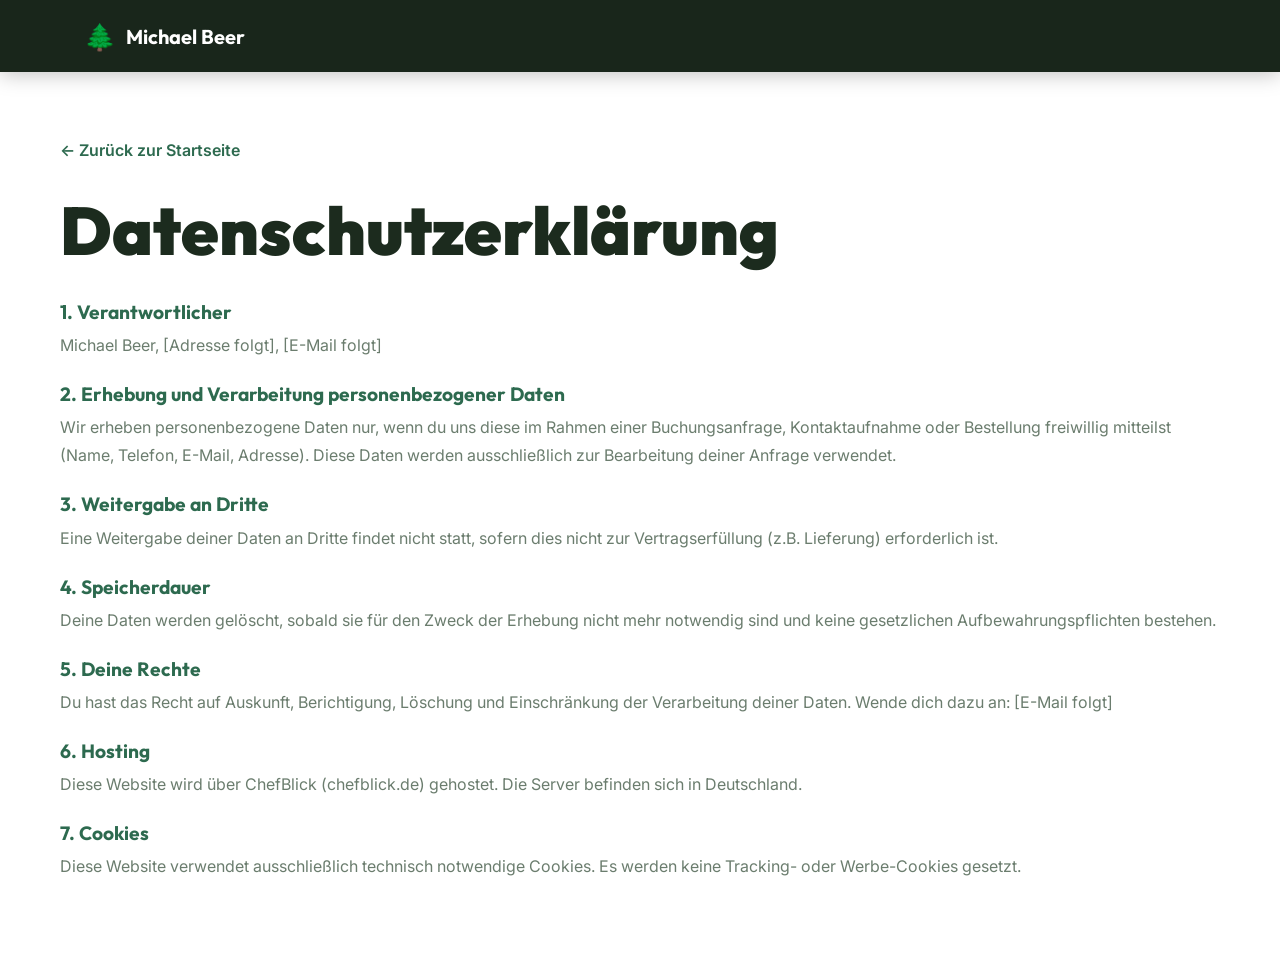
==== datenschutz.html @ 184f2324 "Initial commit: Website-Grundgerüst Michael Beer" ====
<!DOCTYPE html>
<html lang="de">
<head>
  <meta charset="UTF-8" />
  <meta name="viewport" content="width=device-width, initial-scale=1.0" />
  <title>Datenschutz – Michael Beer</title>
  <link href="https://fonts.googleapis.com/css2?family=Outfit:wght@400;700;900&family=Inter:wght@400;500&display=swap" rel="stylesheet" />
  <link rel="stylesheet" href="css/style.css" />
  <style>
    .legal-page { padding: 140px 0 80px; min-height: 100vh; }
    .legal-page h1 { margin-bottom: 32px; }
    .legal-page h2 { font-size: 1.2rem; margin: 24px 0 8px; color: var(--green); }
    .legal-page p { line-height: 1.75; color: var(--text-muted); margin-bottom: 12px; }
    .legal-back { display: inline-block; margin-bottom: 32px; color: var(--green); font-weight: 600; }
  </style>
</head>
<body>
  <header class="nav scrolled" id="nav">
    <div class="nav__inner container">
      <a href="index.html" class="nav__logo"><span class="logo-icon">🌲</span><span>Michael Beer</span></a>
    </div>
  </header>

  <div class="legal-page container">
    <a href="index.html" class="legal-back">← Zurück zur Startseite</a>
    <h1>Datenschutzerklärung</h1>

    <h2>1. Verantwortlicher</h2>
    <p>Michael Beer, [Adresse folgt], [E-Mail folgt]</p>

    <h2>2. Erhebung und Verarbeitung personenbezogener Daten</h2>
    <p>Wir erheben personenbezogene Daten nur, wenn du uns diese im Rahmen einer Buchungsanfrage, Kontaktaufnahme oder Bestellung freiwillig mitteilst (Name, Telefon, E-Mail, Adresse). Diese Daten werden ausschließlich zur Bearbeitung deiner Anfrage verwendet.</p>

    <h2>3. Weitergabe an Dritte</h2>
    <p>Eine Weitergabe deiner Daten an Dritte findet nicht statt, sofern dies nicht zur Vertragserfüllung (z.B. Lieferung) erforderlich ist.</p>

    <h2>4. Speicherdauer</h2>
    <p>Deine Daten werden gelöscht, sobald sie für den Zweck der Erhebung nicht mehr notwendig sind und keine gesetzlichen Aufbewahrungspflichten bestehen.</p>

    <h2>5. Deine Rechte</h2>
    <p>Du hast das Recht auf Auskunft, Berichtigung, Löschung und Einschränkung der Verarbeitung deiner Daten. Wende dich dazu an: [E-Mail folgt]</p>

    <h2>6. Hosting</h2>
    <p>Diese Website wird über ChefBlick (chefblick.de) gehostet. Die Server befinden sich in Deutschland.</p>

    <h2>7. Cookies</h2>
    <p>Diese Website verwendet ausschließlich technisch notwendige Cookies. Es werden keine Tracking- oder Werbe-Cookies gesetzt.</p>
  </div>
</body>
</html>
---- css/style.css ----
/* =============================================
   Michael Beer – Anhängerverleih & Holzhandel
   Design: Modern, animiert, auffällig
   ============================================= */

:root {
  --green:      #2D6A4F;
  --green-light:#52B788;
  --green-dark: #1B4332;
  --amber:      #D4A017;
  --amber-light:#F0C040;
  --dark:       #0D1B0F;
  --dark2:      #1A2E1C;
  --gray:       #F4F6F0;
  --text:       #1C2B1E;
  --text-muted: #6B7D6E;
  --white:      #FFFFFF;
  --radius:     12px;
  --radius-lg:  20px;
  --shadow:     0 4px 24px rgba(0,0,0,.10);
  --shadow-lg:  0 12px 48px rgba(0,0,0,.18);
  --transition: .3s cubic-bezier(.4,0,.2,1);
}

*, *::before, *::after { box-sizing: border-box; margin: 0; padding: 0; }

html { scroll-behavior: smooth; }

body {
  font-family: 'Inter', sans-serif;
  color: var(--text);
  background: var(--white);
  overflow-x: hidden;
}

img { display: block; max-width: 100%; }
a  { text-decoration: none; color: inherit; }

.container {
  max-width: 1160px;
  margin: 0 auto;
  padding: 0 24px;
}

/* ---- TYPOGRAPHY ---- */
h1,h2,h3,h4 { font-family: 'Outfit', sans-serif; line-height: 1.15; }
h1 { font-size: clamp(2.4rem, 6vw, 4.2rem); font-weight: 900; }
h2 { font-size: clamp(1.8rem, 4vw, 2.8rem); font-weight: 700; }
h3 { font-size: 1.3rem; font-weight: 600; }

.gradient-text {
  background: linear-gradient(135deg, var(--green-light), var(--amber-light));
  -webkit-background-clip: text;
  -webkit-text-fill-color: transparent;
  background-clip: text;
}

/* ---- BUTTONS ---- */
.btn {
  display: inline-flex;
  align-items: center;
  gap: 8px;
  padding: 14px 28px;
  border-radius: 50px;
  font-family: 'Outfit', sans-serif;
  font-weight: 600;
  font-size: 1rem;
  cursor: pointer;
  border: none;
  transition: var(--transition);
  white-space: nowrap;
}
.btn--primary {
  background: linear-gradient(135deg, var(--green), var(--green-dark));
  color: var(--white);
  box-shadow: 0 4px 20px rgba(45,106,79,.35);
}
.btn--primary:hover {
  transform: translateY(-2px);
  box-shadow: 0 8px 28px rgba(45,106,79,.45);
}
.btn--outline {
  background: transparent;
  color: var(--white);
  border: 2px solid rgba(255,255,255,.6);
}
.btn--outline:hover {
  background: rgba(255,255,255,.12);
  border-color: var(--white);
}
.btn--wood {
  background: linear-gradient(135deg, var(--amber), #b8860b);
  color: var(--white);
  box-shadow: 0 4px 20px rgba(212,160,23,.35);
}
.btn--wood:hover { transform: translateY(-2px); box-shadow: 0 8px 28px rgba(212,160,23,.45); }
.btn--lg  { padding: 17px 36px; font-size: 1.1rem; }
.btn--full { width: 100%; justify-content: center; }

/* ---- NAV ---- */
.nav {
  position: fixed;
  top: 0; left: 0; right: 0;
  z-index: 999;
  background: transparent;
  transition: background var(--transition), box-shadow var(--transition);
}
.nav.scrolled {
  background: rgba(13,27,15,.95);
  backdrop-filter: blur(12px);
  box-shadow: 0 2px 20px rgba(0,0,0,.25);
}
.nav__inner {
  display: flex;
  align-items: center;
  gap: 32px;
  height: 72px;
}
.nav__logo {
  display: flex;
  align-items: center;
  gap: 10px;
  font-family: 'Outfit', sans-serif;
  font-weight: 700;
  font-size: 1.25rem;
  color: var(--white);
}
.logo-icon { font-size: 1.6rem; }
.nav__links {
  display: flex;
  gap: 28px;
  margin-left: auto;
}
.nav__links a {
  color: rgba(255,255,255,.85);
  font-size: .95rem;
  font-weight: 500;
  transition: color var(--transition);
}
.nav__links a:hover { color: var(--green-light); }
.nav__cta { margin-left: 16px; }
.nav__burger {
  display: none;
  flex-direction: column;
  gap: 5px;
  background: none;
  border: none;
  cursor: pointer;
  margin-left: auto;
  padding: 4px;
}
.nav__burger span {
  display: block;
  width: 26px;
  height: 2px;
  background: var(--white);
  border-radius: 2px;
  transition: var(--transition);
}
.nav__mobile {
  display: none;
  flex-direction: column;
  padding: 16px 24px 24px;
  background: rgba(13,27,15,.97);
  gap: 16px;
}
.nav__mobile a {
  color: rgba(255,255,255,.85);
  font-size: 1.1rem;
  font-weight: 500;
}

/* ---- HERO ---- */
.hero {
  min-height: 100vh;
  background: linear-gradient(160deg, var(--dark) 0%, var(--dark2) 50%, #0a2010 100%);
  display: flex;
  align-items: center;
  position: relative;
  overflow: hidden;
  padding-top: 72px;
}
.hero__bg {
  position: absolute;
  inset: 0;
  pointer-events: none;
}
.hero__particle {
  position: absolute;
  left: var(--x);
  top: var(--y);
  width: calc(300px * var(--s));
  height: calc(300px * var(--s));
  background: radial-gradient(circle, rgba(82,183,136,.15) 0%, transparent 70%);
  animation: float 8s ease-in-out infinite;
  animation-delay: calc(var(--s) * -2s);
}
@keyframes float {
  0%,100% { transform: translateY(0) scale(1); }
  50%      { transform: translateY(-30px) scale(1.05); }
}
.hero__inner {
  position: relative;
  z-index: 2;
  padding: 80px 24px 60px;
}
.hero__badge {
  display: inline-block;
  background: rgba(82,183,136,.15);
  border: 1px solid rgba(82,183,136,.35);
  color: var(--green-light);
  padding: 6px 18px;
  border-radius: 50px;
  font-size: .9rem;
  font-weight: 500;
  margin-bottom: 24px;
  animation: fadeInDown .7s ease both;
}
.hero__title {
  color: var(--white);
  margin-bottom: 20px;
  animation: fadeInDown .8s ease .1s both;
}
.hero__sub {
  color: rgba(255,255,255,.7);
  font-size: clamp(1rem, 2vw, 1.2rem);
  max-width: 560px;
  line-height: 1.65;
  margin-bottom: 36px;
  animation: fadeInDown .9s ease .2s both;
}
.hero__actions {
  display: flex;
  gap: 16px;
  flex-wrap: wrap;
  margin-bottom: 56px;
  animation: fadeInDown 1s ease .3s both;
}
.hero__stats {
  display: flex;
  gap: 40px;
  flex-wrap: wrap;
  animation: fadeInDown 1.1s ease .4s both;
}
.stat { display: flex; flex-direction: column; }
.stat strong { color: var(--green-light); font-family: 'Outfit',sans-serif; font-size: 2rem; font-weight: 900; }
.stat span   { color: rgba(255,255,255,.6); font-size: .85rem; }
.hero__scroll-hint {
  position: absolute;
  bottom: 32px;
  left: 50%;
  transform: translateX(-50%);
  z-index: 2;
}
.hero__scroll-hint span {
  display: block;
  width: 2px;
  height: 48px;
  background: linear-gradient(to bottom, var(--green-light), transparent);
  margin: 0 auto;
  animation: scrollLine 2s ease-in-out infinite;
}
@keyframes scrollLine {
  0%   { opacity: 0; transform: scaleY(0); transform-origin: top; }
  50%  { opacity: 1; }
  100% { opacity: 0; transform: scaleY(1); transform-origin: bottom; }
}
@keyframes fadeInDown {
  from { opacity: 0; transform: translateY(-20px); }
  to   { opacity: 1; transform: translateY(0); }
}

/* ---- SERVICES ---- */
.services { padding: 60px 24px; }
.services__grid {
  display: grid;
  grid-template-columns: 1fr 1fr;
  gap: 24px;
}
.service-card {
  border-radius: var(--radius-lg);
  padding: 40px 36px;
  transition: transform var(--transition), box-shadow var(--transition);
}
.service-card:hover { transform: translateY(-6px); box-shadow: var(--shadow-lg); }
.service-card--trailer {
  background: linear-gradient(135deg, var(--dark2), #0a2010);
  color: var(--white);
}
.service-card--wood {
  background: linear-gradient(135deg, #2c1810, #4a2c1a);
  color: var(--white);
}
.service-card__icon { font-size: 3rem; margin-bottom: 20px; }
.service-card h2 { margin-bottom: 12px; }
.service-card p { color: rgba(255,255,255,.75); line-height: 1.65; margin-bottom: 24px; }
.arrow-link { color: var(--green-light); font-weight: 600; transition: gap var(--transition); }
.arrow-link:hover { letter-spacing: .5px; }

/* ---- SECTION BASE ---- */
.section { padding: 96px 0; }
.section__header { text-align: center; margin-bottom: 56px; }
.section__tag {
  display: inline-block;
  background: var(--gray);
  color: var(--green);
  font-size: .8rem;
  font-weight: 700;
  letter-spacing: .1em;
  text-transform: uppercase;
  padding: 5px 14px;
  border-radius: 50px;
  margin-bottom: 14px;
}
.section__header h2 { margin-bottom: 14px; }
.section__header p { color: var(--text-muted); max-width: 520px; margin: 0 auto; }

/* ---- ANHÄNGER ---- */
.anhaenger { background: var(--gray); }
.trailer-grid {
  display: grid;
  grid-template-columns: repeat(3, 1fr);
  gap: 24px;
}
.trailer-card {
  background: var(--white);
  border-radius: var(--radius-lg);
  overflow: hidden;
  box-shadow: var(--shadow);
  transition: transform var(--transition), box-shadow var(--transition);
}
.trailer-card:hover { transform: translateY(-6px); box-shadow: var(--shadow-lg); }
.trailer-card__img {
  height: 200px;
  position: relative;
  display: flex;
  align-items: center;
  justify-content: center;
}
.trailer-card__img--placeholder {
  background: linear-gradient(135deg, var(--dark2), #152818);
}
.placeholder-icon { font-size: 4rem; }
.trailer-card__badge {
  position: absolute;
  top: 14px; right: 14px;
  background: var(--green);
  color: var(--white);
  font-size: .75rem;
  font-weight: 700;
  padding: 4px 12px;
  border-radius: 50px;
}
.trailer-card__badge--busy { background: var(--amber); }
.trailer-card__body { padding: 24px; }
.trailer-card__body h3 { margin-bottom: 16px; }
.trailer-specs {
  display: grid;
  grid-template-columns: 1fr 1fr;
  gap: 10px;
  margin-bottom: 16px;
}
.spec {
  background: var(--gray);
  border-radius: 8px;
  padding: 8px 12px;
}
.spec__label { display: block; font-size: .72rem; color: var(--text-muted); margin-bottom: 2px; }
.spec strong { font-size: .95rem; }
.trailer-card__price {
  font-size: 1rem;
  color: var(--text-muted);
  margin-bottom: 16px;
}
.trailer-card__price strong { color: var(--green); font-size: 1.3rem; }

/* ---- BUCHUNG ---- */
.booking-section { background: var(--dark); }
.booking-section .section__tag { background: rgba(82,183,136,.15); color: var(--green-light); }
.booking-section h2 { color: var(--white); }
.booking-section p  { color: rgba(255,255,255,.6); }
.booking-widget {
  max-width: 680px;
  margin: 0 auto;
  background: rgba(255,255,255,.05);
  border: 1px solid rgba(255,255,255,.08);
  border-radius: var(--radius-lg);
  padding: 40px;
  backdrop-filter: blur(8px);
}
.booking-form { display: flex; flex-direction: column; gap: 20px; }
.form-row { display: flex; flex-direction: column; gap: 20px; }
.form-row--2 { flex-direction: row; }
.form-group { display: flex; flex-direction: column; gap: 6px; flex: 1; }
.form-group label { font-size: .85rem; font-weight: 600; color: rgba(255,255,255,.75); }
.form-group input,
.form-group select,
.form-group textarea {
  background: rgba(255,255,255,.07);
  border: 1px solid rgba(255,255,255,.12);
  border-radius: 10px;
  color: var(--white);
  padding: 13px 16px;
  font-size: .95rem;
  font-family: 'Inter', sans-serif;
  transition: border-color var(--transition), box-shadow var(--transition);
  outline: none;
}
.form-group input:focus,
.form-group select:focus,
.form-group textarea:focus {
  border-color: var(--green-light);
  box-shadow: 0 0 0 3px rgba(82,183,136,.18);
}
.form-group select option { background: var(--dark2); color: var(--white); }
.form-group textarea { resize: vertical; }
.form-note { font-size: .8rem; color: rgba(255,255,255,.4); text-align: center; }
.booking-summary {
  background: rgba(82,183,136,.12);
  border: 1px solid rgba(82,183,136,.25);
  border-radius: 10px;
  padding: 12px 16px;
  font-size: .9rem;
  color: var(--green-light);
}

/* ---- HOLZ ---- */
.wood-section { background: #faf8f5; }
.wood-section .section__tag { background: #fff3e0; color: #b8860b; }
.wood-grid {
  display: grid;
  grid-template-columns: repeat(4, 1fr);
  gap: 20px;
  margin-bottom: 56px;
}
.wood-card {
  background: var(--white);
  border-radius: var(--radius-lg);
  overflow: hidden;
  box-shadow: var(--shadow);
  transition: transform var(--transition), box-shadow var(--transition);
}
.wood-card:hover { transform: translateY(-6px); box-shadow: var(--shadow-lg); }
.wood-card__img {
  height: 140px;
  background: linear-gradient(135deg, #2c1810, #5c3522);
  display: flex;
  align-items: center;
  justify-content: center;
}
.wood-emoji { font-size: 3.5rem; }
.wood-card__body { padding: 20px; }
.wood-card__body h3 { margin-bottom: 8px; }
.wood-card__body p { font-size: .88rem; color: var(--text-muted); line-height: 1.55; margin-bottom: 12px; }
.wood-meta { display: flex; flex-direction: column; gap: 4px; margin-bottom: 14px; }
.wood-meta span { font-size: .78rem; color: var(--text-muted); }
.wood-price { font-size: .9rem; color: var(--amber); font-weight: 600; margin-bottom: 14px; }

.wood-order {
  background: var(--white);
  border-radius: var(--radius-lg);
  padding: 40px;
  box-shadow: var(--shadow);
  max-width: 700px;
  margin: 0 auto;
}
.wood-order h3 { margin-bottom: 24px; text-align: center; font-size: 1.5rem; }
/* override booking-form colors for light bg */
.wood-order .form-group label { color: var(--text); }
.wood-order .form-group input,
.wood-order .form-group select,
.wood-order .form-group textarea {
  background: var(--gray);
  border-color: #dde5d8;
  color: var(--text);
}
.wood-order .form-group input:focus,
.wood-order .form-group select:focus,
.wood-order .form-group textarea:focus {
  border-color: var(--amber);
  box-shadow: 0 0 0 3px rgba(212,160,23,.15);
}
.wood-order .form-group select option { background: var(--white); color: var(--text); }
.wood-order .form-note { color: var(--text-muted); }

/* ---- HOW ---- */
.how-section { background: var(--dark); }
.how-section .section__tag { background: rgba(82,183,136,.15); color: var(--green-light); }
.how-section h2 { color: var(--white); }
.steps {
  display: flex;
  align-items: center;
  justify-content: center;
  gap: 20px;
  flex-wrap: wrap;
}
.step {
  text-align: center;
  background: rgba(255,255,255,.05);
  border: 1px solid rgba(255,255,255,.08);
  border-radius: var(--radius-lg);
  padding: 36px 28px;
  flex: 1;
  min-width: 200px;
  max-width: 280px;
  transition: transform var(--transition);
}
.step:hover { transform: translateY(-4px); }
.step__num {
  font-family: 'Outfit', sans-serif;
  font-size: 3rem;
  font-weight: 900;
  color: rgba(82,183,136,.2);
  line-height: 1;
  margin-bottom: 8px;
}
.step__icon { font-size: 2.2rem; margin-bottom: 14px; }
.step h3 { color: var(--white); margin-bottom: 10px; }
.step p { color: rgba(255,255,255,.6); font-size: .9rem; line-height: 1.6; }
.step__arrow { font-size: 2rem; color: rgba(82,183,136,.4); }

/* ---- USPs ---- */
.usp-section { background: var(--white); padding: 72px 0; }
.usp-grid {
  display: grid;
  grid-template-columns: repeat(4, 1fr);
  gap: 24px;
}
.usp {
  text-align: center;
  padding: 32px 20px;
  border-radius: var(--radius-lg);
  border: 1px solid var(--gray);
  transition: var(--transition);
}
.usp:hover { border-color: var(--green-light); box-shadow: var(--shadow); }
.usp__icon { font-size: 2.5rem; display: block; margin-bottom: 14px; }
.usp h4 { margin-bottom: 8px; }
.usp p  { color: var(--text-muted); font-size: .9rem; line-height: 1.55; }

/* ---- KONTAKT ---- */
.contact-section { background: var(--gray); }
.contact-grid {
  display: grid;
  grid-template-columns: 1fr 1.5fr;
  gap: 48px;
  align-items: start;
}
.contact-info { display: flex; flex-direction: column; gap: 28px; }
.contact-item { display: flex; gap: 16px; align-items: flex-start; }
.contact-icon { font-size: 1.5rem; margin-top: 2px; }
.contact-item strong { display: block; margin-bottom: 4px; }
.contact-item a { color: var(--green); }
/* light-mode form overrides for contact */
.contact-form .form-group label { color: var(--text); }
.contact-form .form-group input,
.contact-form .form-group textarea {
  background: var(--white);
  border: 1px solid #dde5d8;
  color: var(--text);
}
.contact-form .form-group input:focus,
.contact-form .form-group textarea:focus {
  border-color: var(--green);
  box-shadow: 0 0 0 3px rgba(45,106,79,.12);
}
.contact-form .form-note { color: var(--text-muted); }

/* ---- FOOTER ---- */
.footer { background: var(--dark); color: rgba(255,255,255,.65); padding: 48px 0 0; }
.footer__inner {
  display: flex;
  justify-content: space-between;
  align-items: flex-start;
  flex-wrap: wrap;
  gap: 24px;
  padding-bottom: 32px;
}
.footer__brand { display: flex; flex-direction: column; gap: 6px; }
.footer__brand strong { color: var(--white); font-size: 1.1rem; }
.footer__brand p { font-size: .85rem; }
.footer__links { display: flex; gap: 24px; }
.footer__links a { transition: color var(--transition); }
.footer__links a:hover { color: var(--green-light); }
.footer__copy {
  border-top: 1px solid rgba(255,255,255,.08);
  text-align: center;
  padding: 20px 24px;
  font-size: .82rem;
}
.footer__copy a { color: var(--green-light); }

/* ---- RESPONSIVE ---- */
@media (max-width: 1024px) {
  .wood-grid { grid-template-columns: repeat(2, 1fr); }
  .usp-grid  { grid-template-columns: repeat(2, 1fr); }
}

@media (max-width: 768px) {
  .nav__links, .nav__cta { display: none; }
  .nav__burger { display: flex; }
  .nav__mobile.open { display: flex; }

  .services__grid { grid-template-columns: 1fr; }
  .trailer-grid   { grid-template-columns: 1fr; }
  .wood-grid      { grid-template-columns: 1fr; }
  .usp-grid       { grid-template-columns: 1fr 1fr; }
  .contact-grid   { grid-template-columns: 1fr; }
  .form-row--2    { flex-direction: column; }
  .steps          { flex-direction: column; }
  .step__arrow    { transform: rotate(90deg); }
  .booking-widget { padding: 24px; }
  .wood-order     { padding: 24px; }
}

@media (max-width: 480px) {
  .usp-grid { grid-template-columns: 1fr; }
  .hero__stats { gap: 24px; }
}

/* ---- FORM SUCCESS ---- */
.form-success {
  text-align: center;
  padding: 40px 20px;
  color: var(--green-light);
  display: none;
}
.form-success .success-icon { font-size: 3rem; margin-bottom: 12px; }
.form-success h4 { color: var(--white); margin-bottom: 8px; }
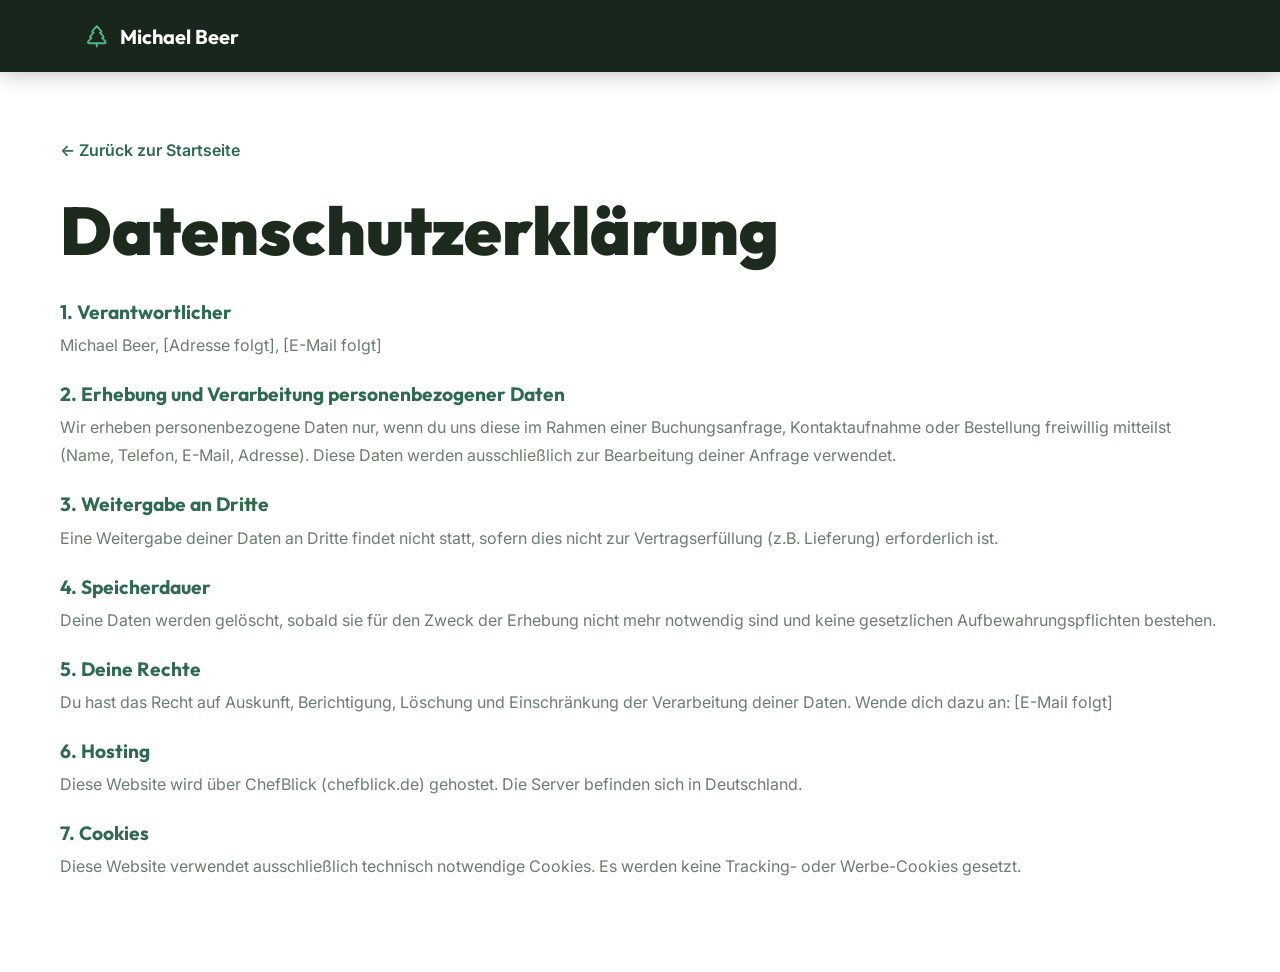
==== commit 44cc3276: "Emojis durch SVG-Icons ersetzt, Buchungskalender mit Belegung - Einheitliche Strich-Icons statt Emoj" ====
--- a/datenschutz.html
+++ b/datenschutz.html
@@ -17,7 +17,7 @@
 <body>
   <header class="nav scrolled" id="nav">
     <div class="nav__inner container">
-      <a href="index.html" class="nav__logo"><span class="logo-icon">🌲</span><span>Michael Beer</span></a>
+      <a href="index.html" class="nav__logo"><span class="logo-icon"><svg class="icon" viewBox="0 0 24 24" aria-hidden="true"><path d="m17 14 3 3.3a1 1 0 0 1-.7 1.7H4.7a1 1 0 0 1-.7-1.7L7 14h-.3a1 1 0 0 1-.7-1.7L9 9h-.2A1 1 0 0 1 8 7.3L12 3l4 4.3a1 1 0 0 1-.8 1.7H15l3 3.3a1 1 0 0 1-.7 1.7H17Z"/><path d="M12 22v-3"/></svg></span><span>Michael Beer</span></a>
     </div>
   </header>
 
--- a/css/style.css
+++ b/css/style.css
@@ -125,7 +125,13 @@
   font-size: 1.25rem;
   color: var(--white);
 }
-.logo-icon { font-size: 1.6rem; }
+.icon {
+  width: 1em; height: 1em;
+  fill: none; stroke: currentColor; stroke-width: 1.75;
+  stroke-linecap: round; stroke-linejoin: round;
+  flex-shrink: 0; vertical-align: -0.125em;
+}
+.logo-icon { font-size: 1.6rem; display: flex; color: var(--green-light); }
 .nav__links {
   display: flex;
   gap: 28px;
@@ -245,26 +251,6 @@
 .stat { display: flex; flex-direction: column; }
 .stat strong { color: var(--green-light); font-family: 'Outfit',sans-serif; font-size: 2rem; font-weight: 900; }
 .stat span   { color: rgba(255,255,255,.6); font-size: .85rem; }
-.hero__scroll-hint {
-  position: absolute;
-  bottom: 32px;
-  left: 50%;
-  transform: translateX(-50%);
-  z-index: 2;
-}
-.hero__scroll-hint span {
-  display: block;
-  width: 2px;
-  height: 48px;
-  background: linear-gradient(to bottom, var(--green-light), transparent);
-  margin: 0 auto;
-  animation: scrollLine 2s ease-in-out infinite;
-}
-@keyframes scrollLine {
-  0%   { opacity: 0; transform: scaleY(0); transform-origin: top; }
-  50%  { opacity: 1; }
-  100% { opacity: 0; transform: scaleY(1); transform-origin: bottom; }
-}
 @keyframes fadeInDown {
   from { opacity: 0; transform: translateY(-20px); }
   to   { opacity: 1; transform: translateY(0); }
@@ -291,7 +277,14 @@
   background: linear-gradient(135deg, #2c1810, #4a2c1a);
   color: var(--white);
 }
-.service-card__icon { font-size: 3rem; margin-bottom: 20px; }
+.service-card__icon {
+  display: inline-flex; align-items: center; justify-content: center;
+  width: 64px; height: 64px; margin-bottom: 20px;
+  font-size: 1.9rem; color: var(--green-light);
+  border: 1px solid rgba(255,255,255,.15); border-radius: 16px;
+  background: rgba(255,255,255,.05);
+}
+.service-card--wood .service-card__icon { color: var(--amber-light); }
 .service-card h2 { margin-bottom: 12px; }
 .service-card p { color: rgba(255,255,255,.75); line-height: 1.65; margin-bottom: 24px; }
 .arrow-link { color: var(--green-light); font-weight: 600; transition: gap var(--transition); }
@@ -340,7 +333,8 @@
 .trailer-card__img--placeholder {
   background: linear-gradient(135deg, var(--dark2), #152818);
 }
-.placeholder-icon { font-size: 4rem; }
+.placeholder-icon { font-size: 4rem; display: flex; color: rgba(255,255,255,.25); }
+.placeholder-icon .icon { stroke-width: 1.25; }
 .trailer-card__badge {
   position: absolute;
   top: 14px; right: 14px;
@@ -424,6 +418,62 @@
   color: var(--green-light);
 }
 
+/* ---- KALENDER ---- */
+.form-label { font-size: .85rem; font-weight: 600; color: rgba(255,255,255,.75); }
+.calendar {
+  background: rgba(255,255,255,.04);
+  border: 1px solid rgba(255,255,255,.12);
+  border-radius: 14px;
+  padding: 18px;
+}
+.calendar__head { display: flex; align-items: center; justify-content: space-between; margin-bottom: 14px; }
+.calendar__month { color: var(--white); font-family: 'Outfit', sans-serif; font-size: 1.1rem; text-transform: capitalize; }
+.calendar__nav {
+  display: flex; align-items: center; justify-content: center;
+  width: 38px; height: 38px; font-size: 1.2rem;
+  background: rgba(255,255,255,.07); color: var(--white);
+  border: 1px solid rgba(255,255,255,.12); border-radius: 10px;
+  cursor: pointer; transition: background var(--transition);
+}
+.calendar__nav:hover:not(:disabled) { background: rgba(82,183,136,.25); }
+.calendar__nav:disabled { opacity: .3; cursor: default; }
+.calendar__weekdays,
+.calendar__grid { display: grid; grid-template-columns: repeat(7, 1fr); gap: 4px; }
+.calendar__weekdays span {
+  text-align: center; font-size: .75rem; font-weight: 600;
+  color: rgba(255,255,255,.45); padding-bottom: 6px;
+}
+.calendar__day {
+  height: 44px;
+  background: transparent; color: var(--white);
+  border: 1px solid transparent; border-radius: 10px;
+  font: 500 .95rem 'Inter', sans-serif;
+  cursor: pointer; transition: background var(--transition), border-color var(--transition);
+}
+.calendar__day:hover:not(:disabled) { background: rgba(82,183,136,.18); border-color: rgba(82,183,136,.4); }
+.calendar__day:focus-visible { outline: 2px solid var(--green-light); outline-offset: 1px; }
+.calendar__day:disabled { color: rgba(255,255,255,.22); cursor: not-allowed; }
+.calendar__day.is-today { border-color: rgba(255,255,255,.3); }
+.calendar__day.is-booked {
+  color: rgba(255,255,255,.35);
+  background: repeating-linear-gradient(135deg, rgba(220,80,60,.2) 0 4px, transparent 4px 8px);
+  text-decoration: line-through;
+}
+.calendar__day.is-range { background: rgba(82,183,136,.22); border-radius: 6px; }
+.calendar__day.is-start,
+.calendar__day.is-end { background: var(--green-light); color: var(--dark); font-weight: 700; }
+.calendar__legend {
+  display: flex; flex-wrap: wrap; gap: 16px; margin-top: 14px;
+  font-size: .78rem; color: rgba(255,255,255,.55);
+}
+.calendar__legend span { display: flex; align-items: center; gap: 6px; }
+.calendar__dot { width: 12px; height: 12px; border-radius: 4px; display: inline-block; }
+.calendar__dot--free     { border: 1px solid rgba(255,255,255,.35); }
+.calendar__dot--booked   { background: repeating-linear-gradient(135deg, rgba(220,80,60,.7) 0 2px, transparent 2px 4px); }
+.calendar__dot--selected { background: var(--green-light); }
+.booking-section .calendar__hint { margin-top: 10px; font-size: .85rem; color: rgba(255,255,255,.6); }
+.booking-section .calendar__hint.is-error { color: #f08a7a; }
+
 /* ---- HOLZ ---- */
 .wood-section { background: #faf8f5; }
 .wood-section .section__tag { background: #fff3e0; color: #b8860b; }
@@ -448,12 +498,21 @@
   align-items: center;
   justify-content: center;
 }
-.wood-emoji { font-size: 3.5rem; }
+.wood-disc { width: 96px; height: 96px; filter: drop-shadow(0 6px 14px rgba(0,0,0,.35)); }
+.wood-disc__bark  { fill: var(--bark); }
+.wood-disc__face  { fill: var(--face); }
+.wood-disc__rings { fill: none; stroke: var(--ring); stroke-width: 1.4; opacity: .7; }
+.wood-disc__crack { fill: none; stroke: var(--ring); stroke-width: 1.6; stroke-linecap: round; opacity: .8; }
+.wood-disc--buche  { --bark: #6E6A63; --face: #D9A877; --ring: #A8714A; }
+.wood-disc--fichte { --bark: #5A3B28; --face: #EBD3A3; --ring: #C09456; }
+.wood-disc--eiche  { --bark: #3E2C20; --face: #C4935F; --ring: #7E5631; }
+.wood-disc--birke  { --bark: #E6E1D6; --face: #F1E3C6; --ring: #CDB487; }
 .wood-card__body { padding: 20px; }
 .wood-card__body h3 { margin-bottom: 8px; }
 .wood-card__body p { font-size: .88rem; color: var(--text-muted); line-height: 1.55; margin-bottom: 12px; }
 .wood-meta { display: flex; flex-direction: column; gap: 4px; margin-bottom: 14px; }
-.wood-meta span { font-size: .78rem; color: var(--text-muted); }
+.wood-meta span { font-size: .78rem; color: var(--text-muted); display: flex; align-items: center; gap: 6px; }
+.wood-meta .icon { color: var(--amber); font-size: .95rem; }
 .wood-price { font-size: .9rem; color: var(--amber); font-weight: 600; margin-bottom: 14px; }
 
 .wood-order {
@@ -514,7 +573,7 @@
   line-height: 1;
   margin-bottom: 8px;
 }
-.step__icon { font-size: 2.2rem; margin-bottom: 14px; }
+.step__icon { font-size: 2rem; margin-bottom: 14px; color: var(--green-light); display: flex; }
 .step h3 { color: var(--white); margin-bottom: 10px; }
 .step p { color: rgba(255,255,255,.6); font-size: .9rem; line-height: 1.6; }
 .step__arrow { font-size: 2rem; color: rgba(82,183,136,.4); }
@@ -534,7 +593,12 @@
   transition: var(--transition);
 }
 .usp:hover { border-color: var(--green-light); box-shadow: var(--shadow); }
-.usp__icon { font-size: 2.5rem; display: block; margin-bottom: 14px; }
+.usp__icon {
+  display: inline-flex; align-items: center; justify-content: center;
+  width: 56px; height: 56px; margin-bottom: 14px;
+  font-size: 1.6rem; color: var(--green);
+  background: var(--gray); border-radius: 14px;
+}
 .usp h4 { margin-bottom: 8px; }
 .usp p  { color: var(--text-muted); font-size: .9rem; line-height: 1.55; }
 
@@ -548,7 +612,7 @@
 }
 .contact-info { display: flex; flex-direction: column; gap: 28px; }
 .contact-item { display: flex; gap: 16px; align-items: flex-start; }
-.contact-icon { font-size: 1.5rem; margin-top: 2px; }
+.contact-icon { font-size: 1.4rem; margin-top: 2px; display: flex; color: var(--green); }
 .contact-item strong { display: block; margin-bottom: 4px; }
 .contact-item a { color: var(--green); }
 /* light-mode form overrides for contact */
@@ -610,6 +674,8 @@
   .steps          { flex-direction: column; }
   .step__arrow    { transform: rotate(90deg); }
   .booking-widget { padding: 24px; }
+  .calendar       { padding: 12px; }
+  .calendar__day  { height: 40px; font-size: .85rem; }
   .wood-order     { padding: 24px; }
 }
 
@@ -625,5 +691,5 @@
   color: var(--green-light);
   display: none;
 }
-.form-success .success-icon { font-size: 3rem; margin-bottom: 12px; }
+.form-success .success-icon { font-size: 3rem; margin-bottom: 12px; display: flex; justify-content: center; }
 .form-success h4 { color: var(--white); margin-bottom: 8px; }
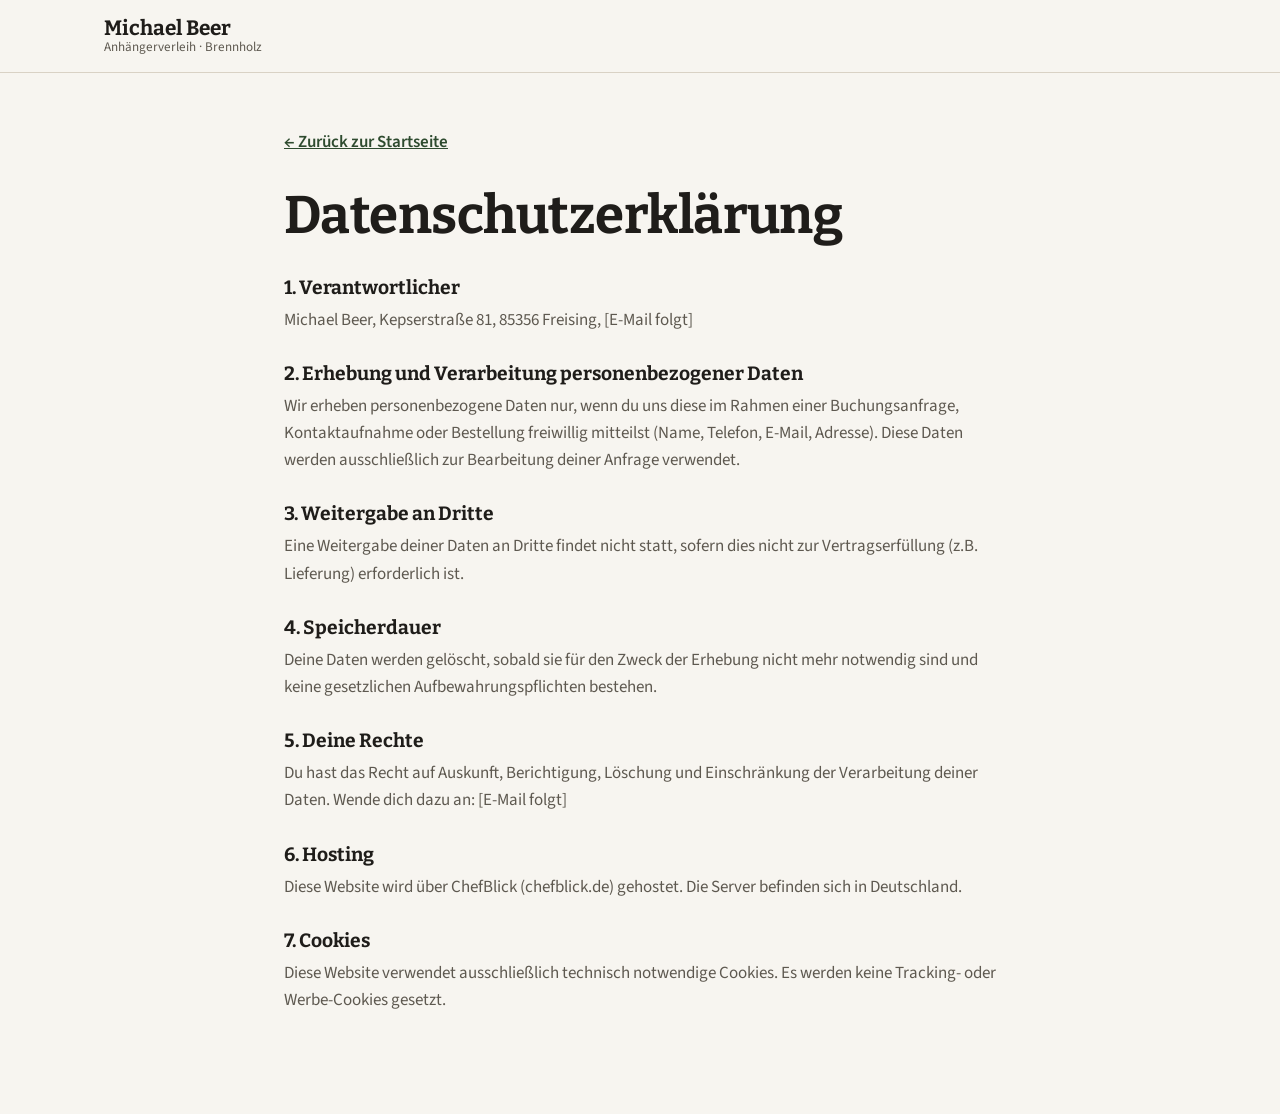
==== commit b13ce026: "Neues Design: ruhig, regional, ohne KI-Look; Adresse Freising - Helle Papierfarben, Tannengrün als A" ====
--- a/datenschutz.html
+++ b/datenschutz.html
@@ -4,20 +4,13 @@
   <meta charset="UTF-8" />
   <meta name="viewport" content="width=device-width, initial-scale=1.0" />
   <title>Datenschutz – Michael Beer</title>
-  <link href="https://fonts.googleapis.com/css2?family=Outfit:wght@400;700;900&family=Inter:wght@400;500&display=swap" rel="stylesheet" />
+  <link href="https://fonts.googleapis.com/css2?family=Bitter:wght@600;700&family=Source+Sans+3:wght@400;600;700&display=swap" rel="stylesheet" />
   <link rel="stylesheet" href="css/style.css" />
-  <style>
-    .legal-page { padding: 140px 0 80px; min-height: 100vh; }
-    .legal-page h1 { margin-bottom: 32px; }
-    .legal-page h2 { font-size: 1.2rem; margin: 24px 0 8px; color: var(--green); }
-    .legal-page p { line-height: 1.75; color: var(--text-muted); margin-bottom: 12px; }
-    .legal-back { display: inline-block; margin-bottom: 32px; color: var(--green); font-weight: 600; }
-  </style>
 </head>
 <body>
-  <header class="nav scrolled" id="nav">
+  <header class="nav" id="nav">
     <div class="nav__inner container">
-      <a href="index.html" class="nav__logo"><span class="logo-icon"><svg class="icon" viewBox="0 0 24 24" aria-hidden="true"><path d="m17 14 3 3.3a1 1 0 0 1-.7 1.7H4.7a1 1 0 0 1-.7-1.7L7 14h-.3a1 1 0 0 1-.7-1.7L9 9h-.2A1 1 0 0 1 8 7.3L12 3l4 4.3a1 1 0 0 1-.8 1.7H15l3 3.3a1 1 0 0 1-.7 1.7H17Z"/><path d="M12 22v-3"/></svg></span><span>Michael Beer</span></a>
+      <a href="index.html" class="nav__logo"><strong>Michael Beer</strong><span>Anhängerverleih · Brennholz</span></a>
     </div>
   </header>
 
@@ -26,7 +19,7 @@
     <h1>Datenschutzerklärung</h1>
 
     <h2>1. Verantwortlicher</h2>
-    <p>Michael Beer, [Adresse folgt], [E-Mail folgt]</p>
+    <p>Michael Beer, Kepserstraße 81, 85356 Freising, [E-Mail folgt]</p>
 
     <h2>2. Erhebung und Verarbeitung personenbezogener Daten</h2>
     <p>Wir erheben personenbezogene Daten nur, wenn du uns diese im Rahmen einer Buchungsanfrage, Kontaktaufnahme oder Bestellung freiwillig mitteilst (Name, Telefon, E-Mail, Adresse). Diese Daten werden ausschließlich zur Bearbeitung deiner Anfrage verwendet.</p>
--- a/css/style.css
+++ b/css/style.css
@@ -1,25 +1,24 @@
 /* =============================================
-   Michael Beer – Anhängerverleih & Holzhandel
-   Design: Modern, animiert, auffällig
+   Michael Beer – Anhängerverleih & Brennholz
    ============================================= */
 
 :root {
-  --green:      #2D6A4F;
-  --green-light:#52B788;
-  --green-dark: #1B4332;
-  --amber:      #D4A017;
-  --amber-light:#F0C040;
-  --dark:       #0D1B0F;
-  --dark2:      #1A2E1C;
-  --gray:       #F4F6F0;
-  --text:       #1C2B1E;
-  --text-muted: #6B7D6E;
-  --white:      #FFFFFF;
-  --radius:     12px;
-  --radius-lg:  20px;
-  --shadow:     0 4px 24px rgba(0,0,0,.10);
-  --shadow-lg:  0 12px 48px rgba(0,0,0,.18);
-  --transition: .3s cubic-bezier(.4,0,.2,1);
+  --bg:         #F7F5F0;
+  --surface:    #FFFFFF;
+  --sand:       #EDE8DF;
+  --ink:        #1F1D1A;
+  --muted:      #5E5950;
+  --line:       #D9D2C5;
+  --green:      #2E4B2F;
+  --green-dark: #233A24;
+  --green-soft: #DCE5D6;
+  --wood:       #7A4E24;
+  --wood-dark:  #613D1B;
+  --wood-soft:  #F3E8DA;
+  --error:      #A33A2A;
+  --radius:     4px;
+  --font-head:  'Bitter', Georgia, serif;
+  --font-body:  'Source Sans 3', 'Segoe UI', Arial, sans-serif;
 }
 
 *, *::before, *::after { box-sizing: border-box; margin: 0; padding: 0; }
@@ -27,88 +26,66 @@
 html { scroll-behavior: smooth; }
 
 body {
-  font-family: 'Inter', sans-serif;
-  color: var(--text);
-  background: var(--white);
-  overflow-x: hidden;
+  font-family: var(--font-body);
+  font-size: 1.0625rem;
+  line-height: 1.6;
+  color: var(--ink);
+  background: var(--bg);
 }
 
 img { display: block; max-width: 100%; }
-a  { text-decoration: none; color: inherit; }
+a   { color: inherit; }
 
 .container {
-  max-width: 1160px;
+  max-width: 1120px;
   margin: 0 auto;
   padding: 0 24px;
 }
 
-/* ---- TYPOGRAPHY ---- */
-h1,h2,h3,h4 { font-family: 'Outfit', sans-serif; line-height: 1.15; }
-h1 { font-size: clamp(2.4rem, 6vw, 4.2rem); font-weight: 900; }
-h2 { font-size: clamp(1.8rem, 4vw, 2.8rem); font-weight: 700; }
-h3 { font-size: 1.3rem; font-weight: 600; }
-
-.gradient-text {
-  background: linear-gradient(135deg, var(--green-light), var(--amber-light));
-  -webkit-background-clip: text;
-  -webkit-text-fill-color: transparent;
-  background-clip: text;
-}
+.icon {
+  width: 1em; height: 1em;
+  fill: none; stroke: currentColor; stroke-width: 2;
+  stroke-linecap: round; stroke-linejoin: round;
+  flex-shrink: 0;
+}
+
+/* ---- TYPOGRAFIE ---- */
+h1, h2, h3 { font-family: var(--font-head); line-height: 1.2; font-weight: 700; color: var(--ink); }
+h1 { font-size: clamp(2.1rem, 4.6vw, 3.3rem); letter-spacing: -.01em; }
+h2 { font-size: clamp(1.6rem, 3vw, 2.2rem); }
+h3 { font-size: 1.25rem; font-weight: 600; }
 
 /* ---- BUTTONS ---- */
 .btn {
   display: inline-flex;
   align-items: center;
-  gap: 8px;
-  padding: 14px 28px;
-  border-radius: 50px;
-  font-family: 'Outfit', sans-serif;
-  font-weight: 600;
-  font-size: 1rem;
+  justify-content: center;
+  padding: 12px 22px;
+  border: 2px solid transparent;
+  border-radius: var(--radius);
+  font: 600 1rem var(--font-body);
+  text-decoration: none;
   cursor: pointer;
-  border: none;
-  transition: var(--transition);
+  transition: background-color .15s, border-color .15s, color .15s;
   white-space: nowrap;
 }
-.btn--primary {
-  background: linear-gradient(135deg, var(--green), var(--green-dark));
-  color: var(--white);
-  box-shadow: 0 4px 20px rgba(45,106,79,.35);
-}
-.btn--primary:hover {
-  transform: translateY(-2px);
-  box-shadow: 0 8px 28px rgba(45,106,79,.45);
-}
-.btn--outline {
-  background: transparent;
-  color: var(--white);
-  border: 2px solid rgba(255,255,255,.6);
-}
-.btn--outline:hover {
-  background: rgba(255,255,255,.12);
-  border-color: var(--white);
-}
-.btn--wood {
-  background: linear-gradient(135deg, var(--amber), #b8860b);
-  color: var(--white);
-  box-shadow: 0 4px 20px rgba(212,160,23,.35);
-}
-.btn--wood:hover { transform: translateY(-2px); box-shadow: 0 8px 28px rgba(212,160,23,.45); }
-.btn--lg  { padding: 17px 36px; font-size: 1.1rem; }
-.btn--full { width: 100%; justify-content: center; }
+.btn--primary { background: var(--green); color: #fff; }
+.btn--primary:hover { background: var(--green-dark); }
+.btn--wood { background: var(--wood); color: #fff; }
+.btn--wood:hover { background: var(--wood-dark); }
+.btn--outline { background: transparent; color: var(--ink); border-color: var(--ink); }
+.btn--outline:hover { background: var(--ink); color: #fff; }
+.btn--lg   { padding: 14px 26px; font-size: 1.05rem; }
+.btn--full { width: 100%; }
+.btn:focus-visible { outline: 3px solid var(--ink); outline-offset: 2px; }
 
 /* ---- NAV ---- */
 .nav {
-  position: fixed;
-  top: 0; left: 0; right: 0;
-  z-index: 999;
-  background: transparent;
-  transition: background var(--transition), box-shadow var(--transition);
-}
-.nav.scrolled {
-  background: rgba(13,27,15,.95);
-  backdrop-filter: blur(12px);
-  box-shadow: 0 2px 20px rgba(0,0,0,.25);
+  position: sticky;
+  top: 0;
+  z-index: 100;
+  background: var(--bg);
+  border-bottom: 1px solid var(--line);
 }
 .nav__inner {
   display: flex;
@@ -118,33 +95,23 @@
 }
 .nav__logo {
   display: flex;
-  align-items: center;
-  gap: 10px;
-  font-family: 'Outfit', sans-serif;
-  font-weight: 700;
-  font-size: 1.25rem;
-  color: var(--white);
-}
-.icon {
-  width: 1em; height: 1em;
-  fill: none; stroke: currentColor; stroke-width: 1.75;
-  stroke-linecap: round; stroke-linejoin: round;
-  flex-shrink: 0; vertical-align: -0.125em;
-}
-.logo-icon { font-size: 1.6rem; display: flex; color: var(--green-light); }
+  flex-direction: column;
+  line-height: 1.15;
+  text-decoration: none;
+}
+.nav__logo strong { font-family: var(--font-head); font-size: 1.3rem; }
+.nav__logo span   { font-size: .82rem; color: var(--muted); }
 .nav__links {
   display: flex;
   gap: 28px;
   margin-left: auto;
 }
 .nav__links a {
-  color: rgba(255,255,255,.85);
-  font-size: .95rem;
-  font-weight: 500;
-  transition: color var(--transition);
-}
-.nav__links a:hover { color: var(--green-light); }
-.nav__cta { margin-left: 16px; }
+  font-weight: 600;
+  text-decoration: none;
+  color: var(--ink);
+}
+.nav__links a:hover { color: var(--green); text-decoration: underline; text-underline-offset: 4px; }
 .nav__burger {
   display: none;
   flex-direction: column;
@@ -153,511 +120,405 @@
   border: none;
   cursor: pointer;
   margin-left: auto;
-  padding: 4px;
+  padding: 6px;
 }
 .nav__burger span {
   display: block;
-  width: 26px;
+  width: 24px;
   height: 2px;
-  background: var(--white);
-  border-radius: 2px;
-  transition: var(--transition);
+  background: var(--ink);
 }
 .nav__mobile {
   display: none;
   flex-direction: column;
-  padding: 16px 24px 24px;
-  background: rgba(13,27,15,.97);
-  gap: 16px;
-}
-.nav__mobile a {
-  color: rgba(255,255,255,.85);
-  font-size: 1.1rem;
-  font-weight: 500;
-}
+  gap: 4px;
+  padding: 8px 24px 20px;
+  border-top: 1px solid var(--line);
+}
+.nav__mobile a:not(.btn) {
+  padding: 10px 0;
+  font-weight: 600;
+  text-decoration: none;
+  border-bottom: 1px solid var(--line);
+}
+.nav__mobile .btn { margin-top: 12px; }
 
 /* ---- HERO ---- */
-.hero {
-  min-height: 100vh;
-  background: linear-gradient(160deg, var(--dark) 0%, var(--dark2) 50%, #0a2010 100%);
-  display: flex;
+.hero { padding: 64px 0 72px; border-bottom: 1px solid var(--line); }
+.hero__inner {
+  display: grid;
+  grid-template-columns: 1fr 1.05fr;
+  gap: 56px;
   align-items: center;
+}
+.hero__place {
+  font-weight: 600;
+  color: var(--green);
+  margin-bottom: 14px;
+}
+.hero h1 { margin-bottom: 20px; }
+.hero__sub {
+  font-size: 1.15rem;
+  color: var(--muted);
+  max-width: 34em;
+  margin-bottom: 30px;
+}
+.hero__actions {
+  display: flex;
+  flex-wrap: wrap;
+  gap: 12px;
+  margin-bottom: 36px;
+}
+.hero__facts { border-top: 1px solid var(--line); }
+.hero__facts div {
+  display: grid;
+  grid-template-columns: 7.5em 1fr;
+  gap: 12px;
+  padding: 10px 0;
+  border-bottom: 1px solid var(--line);
+}
+.hero__facts dt { font-weight: 700; }
+.hero__facts dd { color: var(--muted); }
+.hero__photo img {
+  width: 100%;
+  aspect-ratio: 4 / 3;
+  object-fit: cover;
+  border-radius: var(--radius);
+}
+.hero__photo figcaption { margin-top: 10px; font-size: .9rem; color: var(--muted); }
+
+/* ---- SECTIONS ---- */
+.section { padding: 88px 0; }
+.section--sand { background: var(--sand); }
+.section__header { max-width: 640px; margin-bottom: 40px; }
+.section__header--tight { margin-bottom: 28px; }
+.section__eyebrow {
+  font-size: .85rem;
+  font-weight: 700;
+  letter-spacing: .08em;
+  text-transform: uppercase;
+  color: var(--green);
+  margin-bottom: 8px;
+}
+.section__header h2 { margin-bottom: 12px; }
+.section__header p:not(.section__eyebrow) { color: var(--muted); font-size: 1.1rem; }
+
+.terms {
+  margin-top: 28px;
+  padding: 16px 20px;
+  border-left: 3px solid var(--green);
+  background: var(--surface);
+  color: var(--muted);
+  font-size: .98rem;
+}
+.terms strong { color: var(--ink); }
+
+.panel {
+  background: var(--surface);
+  border: 1px solid var(--line);
+  border-radius: var(--radius);
+  padding: 36px;
+}
+
+/* ---- ANHÄNGER ---- */
+.trailer-grid {
+  display: grid;
+  grid-template-columns: repeat(2, 1fr);
+  gap: 28px;
+}
+.trailer-card {
+  display: flex;
+  flex-direction: column;
+  background: var(--surface);
+  border: 1px solid var(--line);
+  border-radius: var(--radius);
+  overflow: hidden;
+}
+.trailer-card__img {
   position: relative;
+  aspect-ratio: 3 / 2;
   overflow: hidden;
-  padding-top: 72px;
-}
-.hero__bg {
-  position: absolute;
-  inset: 0;
-  pointer-events: none;
-}
-.hero__particle {
-  position: absolute;
-  left: var(--x);
-  top: var(--y);
-  width: calc(300px * var(--s));
-  height: calc(300px * var(--s));
-  background: radial-gradient(circle, rgba(82,183,136,.15) 0%, transparent 70%);
-  animation: float 8s ease-in-out infinite;
-  animation-delay: calc(var(--s) * -2s);
-}
-@keyframes float {
-  0%,100% { transform: translateY(0) scale(1); }
-  50%      { transform: translateY(-30px) scale(1.05); }
-}
-.hero__inner {
-  position: relative;
-  z-index: 2;
-  padding: 80px 24px 60px;
-}
-.hero__badge {
-  display: inline-block;
-  background: rgba(82,183,136,.15);
-  border: 1px solid rgba(82,183,136,.35);
-  color: var(--green-light);
-  padding: 6px 18px;
-  border-radius: 50px;
-  font-size: .9rem;
-  font-weight: 500;
+  background: var(--sand);
+}
+.trailer-card__photo { position: absolute; inset: 0; width: 100%; height: 100%; object-fit: cover; }
+.trailer-card__thumbs { position: absolute; left: 12px; bottom: 12px; display: flex; gap: 6px; }
+.trailer-card__thumb {
+  width: 56px; height: 42px; padding: 0;
+  border: 2px solid #fff; border-radius: 2px;
+  overflow: hidden; cursor: pointer; background: none;
+  opacity: .75;
+}
+.trailer-card__thumb img { width: 100%; height: 100%; object-fit: cover; }
+.trailer-card__thumb:hover,
+.trailer-card__thumb.is-active { opacity: 1; }
+.trailer-card__thumb.is-active { border-color: var(--green); box-shadow: 0 0 0 2px #fff; }
+.trailer-card__body {
+  display: flex;
+  flex-direction: column;
+  flex: 1;
+  padding: 24px 28px 28px;
+}
+.trailer-card__head {
+  display: flex;
+  justify-content: space-between;
+  align-items: baseline;
+  flex-wrap: wrap;
+  column-gap: 16px;
+  row-gap: 2px;
+  margin-bottom: 8px;
+}
+.trailer-card__price { white-space: nowrap; color: var(--muted); }
+.trailer-card__price strong { font-family: var(--font-head); font-size: 1.5rem; color: var(--green); }
+.trailer-card__desc { color: var(--muted); margin-bottom: 18px; }
+.trailer-specs {
+  display: grid;
+  grid-template-columns: 1fr 1fr;
+  column-gap: 24px;
+  border-top: 1px solid var(--line);
   margin-bottom: 24px;
-  animation: fadeInDown .7s ease both;
-}
-.hero__title {
-  color: var(--white);
-  margin-bottom: 20px;
-  animation: fadeInDown .8s ease .1s both;
-}
-.hero__sub {
-  color: rgba(255,255,255,.7);
-  font-size: clamp(1rem, 2vw, 1.2rem);
-  max-width: 560px;
-  line-height: 1.65;
-  margin-bottom: 36px;
-  animation: fadeInDown .9s ease .2s both;
-}
-.hero__actions {
-  display: flex;
-  gap: 16px;
-  flex-wrap: wrap;
-  margin-bottom: 56px;
-  animation: fadeInDown 1s ease .3s both;
-}
-.hero__stats {
-  display: flex;
-  gap: 40px;
-  flex-wrap: wrap;
-  animation: fadeInDown 1.1s ease .4s both;
-}
-.stat { display: flex; flex-direction: column; }
-.stat strong { color: var(--green-light); font-family: 'Outfit',sans-serif; font-size: 2rem; font-weight: 900; }
-.stat span   { color: rgba(255,255,255,.6); font-size: .85rem; }
-@keyframes fadeInDown {
-  from { opacity: 0; transform: translateY(-20px); }
-  to   { opacity: 1; transform: translateY(0); }
-}
-
-/* ---- SERVICES ---- */
-.services { padding: 60px 24px; }
-.services__grid {
-  display: grid;
-  grid-template-columns: 1fr 1fr;
-  gap: 24px;
-}
-.service-card {
-  border-radius: var(--radius-lg);
-  padding: 40px 36px;
-  transition: transform var(--transition), box-shadow var(--transition);
-}
-.service-card:hover { transform: translateY(-6px); box-shadow: var(--shadow-lg); }
-.service-card--trailer {
-  background: linear-gradient(135deg, var(--dark2), #0a2010);
-  color: var(--white);
-}
-.service-card--wood {
-  background: linear-gradient(135deg, #2c1810, #4a2c1a);
-  color: var(--white);
-}
-.service-card__icon {
-  display: inline-flex; align-items: center; justify-content: center;
-  width: 64px; height: 64px; margin-bottom: 20px;
-  font-size: 1.9rem; color: var(--green-light);
-  border: 1px solid rgba(255,255,255,.15); border-radius: 16px;
-  background: rgba(255,255,255,.05);
-}
-.service-card--wood .service-card__icon { color: var(--amber-light); }
-.service-card h2 { margin-bottom: 12px; }
-.service-card p { color: rgba(255,255,255,.75); line-height: 1.65; margin-bottom: 24px; }
-.arrow-link { color: var(--green-light); font-weight: 600; transition: gap var(--transition); }
-.arrow-link:hover { letter-spacing: .5px; }
-
-/* ---- SECTION BASE ---- */
-.section { padding: 96px 0; }
-.section__header { text-align: center; margin-bottom: 56px; }
-.section__tag {
-  display: inline-block;
-  background: var(--gray);
-  color: var(--green);
-  font-size: .8rem;
-  font-weight: 700;
-  letter-spacing: .1em;
-  text-transform: uppercase;
-  padding: 5px 14px;
-  border-radius: 50px;
-  margin-bottom: 14px;
-}
-.section__header h2 { margin-bottom: 14px; }
-.section__header p { color: var(--text-muted); max-width: 520px; margin: 0 auto; }
-
-/* ---- ANHÄNGER ---- */
-.anhaenger { background: var(--gray); }
-.trailer-grid {
-  display: grid;
-  grid-template-columns: repeat(3, 1fr);
-  gap: 24px;
-}
-.trailer-card {
-  background: var(--white);
-  border-radius: var(--radius-lg);
-  overflow: hidden;
-  box-shadow: var(--shadow);
-  transition: transform var(--transition), box-shadow var(--transition);
-}
-.trailer-card:hover { transform: translateY(-6px); box-shadow: var(--shadow-lg); }
-.trailer-card__img {
-  height: 200px;
-  position: relative;
-  display: flex;
-  align-items: center;
-  justify-content: center;
-}
-.trailer-card__img--placeholder {
-  background: linear-gradient(135deg, var(--dark2), #152818);
-}
-.placeholder-icon { font-size: 4rem; display: flex; color: rgba(255,255,255,.25); }
-.placeholder-icon .icon { stroke-width: 1.25; }
-.trailer-card__badge {
-  position: absolute;
-  top: 14px; right: 14px;
-  background: var(--green);
-  color: var(--white);
-  font-size: .75rem;
-  font-weight: 700;
-  padding: 4px 12px;
-  border-radius: 50px;
-}
-.trailer-card__badge--busy { background: var(--amber); }
-.trailer-card__body { padding: 24px; }
-.trailer-card__body h3 { margin-bottom: 16px; }
-.trailer-specs {
-  display: grid;
-  grid-template-columns: 1fr 1fr;
-  gap: 10px;
-  margin-bottom: 16px;
-}
-.spec {
-  background: var(--gray);
-  border-radius: 8px;
-  padding: 8px 12px;
-}
-.spec__label { display: block; font-size: .72rem; color: var(--text-muted); margin-bottom: 2px; }
-.spec strong { font-size: .95rem; }
-.trailer-card__price {
-  font-size: 1rem;
-  color: var(--text-muted);
-  margin-bottom: 16px;
-}
-.trailer-card__price strong { color: var(--green); font-size: 1.3rem; }
-
-/* ---- BUCHUNG ---- */
-.booking-section { background: var(--dark); }
-.booking-section .section__tag { background: rgba(82,183,136,.15); color: var(--green-light); }
-.booking-section h2 { color: var(--white); }
-.booking-section p  { color: rgba(255,255,255,.6); }
-.booking-widget {
-  max-width: 680px;
-  margin: 0 auto;
-  background: rgba(255,255,255,.05);
-  border: 1px solid rgba(255,255,255,.08);
-  border-radius: var(--radius-lg);
-  padding: 40px;
-  backdrop-filter: blur(8px);
-}
-.booking-form { display: flex; flex-direction: column; gap: 20px; }
-.form-row { display: flex; flex-direction: column; gap: 20px; }
+}
+.trailer-specs div {
+  display: flex;
+  justify-content: space-between;
+  gap: 12px;
+  padding: 9px 0;
+  border-bottom: 1px solid var(--line);
+}
+.trailer-specs dt { color: var(--muted); }
+.trailer-specs dd { font-weight: 700; white-space: nowrap; }
+.trailer-card .btn { margin-top: auto; }
+
+/* ---- FORMULARE ---- */
+.booking-form { display: flex; flex-direction: column; gap: 18px; }
+.form-row { display: flex; flex-direction: column; gap: 18px; }
 .form-row--2 { flex-direction: row; }
 .form-group { display: flex; flex-direction: column; gap: 6px; flex: 1; }
-.form-group label { font-size: .85rem; font-weight: 600; color: rgba(255,255,255,.75); }
+.form-group label,
+.form-label { font-weight: 600; font-size: .95rem; }
+.optional { font-weight: 400; color: var(--muted); }
 .form-group input,
 .form-group select,
 .form-group textarea {
-  background: rgba(255,255,255,.07);
-  border: 1px solid rgba(255,255,255,.12);
-  border-radius: 10px;
-  color: var(--white);
-  padding: 13px 16px;
-  font-size: .95rem;
-  font-family: 'Inter', sans-serif;
-  transition: border-color var(--transition), box-shadow var(--transition);
-  outline: none;
+  width: 100%;
+  background: var(--surface);
+  border: 1px solid #BFB6A6;
+  border-radius: var(--radius);
+  color: var(--ink);
+  padding: 11px 14px;
+  font: 1rem var(--font-body);
 }
 .form-group input:focus,
 .form-group select:focus,
 .form-group textarea:focus {
-  border-color: var(--green-light);
-  box-shadow: 0 0 0 3px rgba(82,183,136,.18);
-}
-.form-group select option { background: var(--dark2); color: var(--white); }
+  outline: 2px solid var(--green);
+  outline-offset: 0;
+  border-color: var(--green);
+}
+.form-group select:disabled { background: var(--bg); color: var(--muted); }
 .form-group textarea { resize: vertical; }
-.form-note { font-size: .8rem; color: rgba(255,255,255,.4); text-align: center; }
+.form-note { font-size: .9rem; color: var(--muted); }
+
+/* ---- BUCHUNG ---- */
+.booking-layout {
+  display: grid;
+  grid-template-columns: 1.15fr 1fr;
+  gap: 32px;
+  align-items: start;
+  background: var(--surface);
+  border: 1px solid var(--line);
+  border-radius: var(--radius);
+  padding: 36px;
+}
+.booking-layout__col { display: flex; flex-direction: column; gap: 18px; }
 .booking-summary {
-  background: rgba(82,183,136,.12);
-  border: 1px solid rgba(82,183,136,.25);
-  border-radius: 10px;
+  background: var(--green-soft);
+  border-radius: var(--radius);
   padding: 12px 16px;
-  font-size: .9rem;
-  color: var(--green-light);
 }
 
 /* ---- KALENDER ---- */
-.form-label { font-size: .85rem; font-weight: 600; color: rgba(255,255,255,.75); }
 .calendar {
-  background: rgba(255,255,255,.04);
-  border: 1px solid rgba(255,255,255,.12);
-  border-radius: 14px;
-  padding: 18px;
-}
-.calendar__head { display: flex; align-items: center; justify-content: space-between; margin-bottom: 14px; }
-.calendar__month { color: var(--white); font-family: 'Outfit', sans-serif; font-size: 1.1rem; text-transform: capitalize; }
+  border: 1px solid var(--line);
+  border-radius: var(--radius);
+  padding: 16px;
+}
+.calendar__head { display: flex; align-items: center; justify-content: space-between; margin-bottom: 12px; }
+.calendar__month { font-family: var(--font-head); font-size: 1.1rem; text-transform: capitalize; }
 .calendar__nav {
   display: flex; align-items: center; justify-content: center;
-  width: 38px; height: 38px; font-size: 1.2rem;
-  background: rgba(255,255,255,.07); color: var(--white);
-  border: 1px solid rgba(255,255,255,.12); border-radius: 10px;
-  cursor: pointer; transition: background var(--transition);
-}
-.calendar__nav:hover:not(:disabled) { background: rgba(82,183,136,.25); }
-.calendar__nav:disabled { opacity: .3; cursor: default; }
+  width: 36px; height: 36px; font-size: 1.1rem;
+  background: var(--surface); color: var(--ink);
+  border: 1px solid var(--line); border-radius: var(--radius);
+  cursor: pointer;
+}
+.calendar__nav:hover:not(:disabled) { border-color: var(--ink); }
+.calendar__nav:disabled { opacity: .35; cursor: default; }
 .calendar__weekdays,
-.calendar__grid { display: grid; grid-template-columns: repeat(7, 1fr); gap: 4px; }
+.calendar__grid { display: grid; grid-template-columns: repeat(7, 1fr); gap: 3px; }
 .calendar__weekdays span {
-  text-align: center; font-size: .75rem; font-weight: 600;
-  color: rgba(255,255,255,.45); padding-bottom: 6px;
+  text-align: center; font-size: .8rem; font-weight: 700;
+  color: var(--muted); padding-bottom: 6px;
 }
 .calendar__day {
-  height: 44px;
-  background: transparent; color: var(--white);
-  border: 1px solid transparent; border-radius: 10px;
-  font: 500 .95rem 'Inter', sans-serif;
-  cursor: pointer; transition: background var(--transition), border-color var(--transition);
-}
-.calendar__day:hover:not(:disabled) { background: rgba(82,183,136,.18); border-color: rgba(82,183,136,.4); }
-.calendar__day:focus-visible { outline: 2px solid var(--green-light); outline-offset: 1px; }
-.calendar__day:disabled { color: rgba(255,255,255,.22); cursor: not-allowed; }
-.calendar__day.is-today { border-color: rgba(255,255,255,.3); }
+  height: 42px;
+  background: transparent; color: var(--ink);
+  border: 1px solid transparent; border-radius: var(--radius);
+  font: 600 .98rem var(--font-body);
+  cursor: pointer;
+}
+.calendar__day:hover:not(:disabled) { border-color: var(--green); }
+.calendar__day:focus-visible { outline: 2px solid var(--green); outline-offset: 1px; }
+.calendar__day:disabled { color: #B5AEA2; font-weight: 400; cursor: not-allowed; }
+.calendar__day.is-today { border-color: var(--line); }
 .calendar__day.is-booked {
-  color: rgba(255,255,255,.35);
-  background: repeating-linear-gradient(135deg, rgba(220,80,60,.2) 0 4px, transparent 4px 8px);
+  color: #9A9184;
+  background: repeating-linear-gradient(135deg, #E9DFD3 0 4px, transparent 4px 8px);
   text-decoration: line-through;
 }
-.calendar__day.is-range { background: rgba(82,183,136,.22); border-radius: 6px; }
+.calendar__day.is-range { background: var(--green-soft); }
 .calendar__day.is-start,
-.calendar__day.is-end { background: var(--green-light); color: var(--dark); font-weight: 700; }
+.calendar__day.is-end { background: var(--green); color: #fff; }
 .calendar__legend {
-  display: flex; flex-wrap: wrap; gap: 16px; margin-top: 14px;
-  font-size: .78rem; color: rgba(255,255,255,.55);
+  display: flex; flex-wrap: wrap; gap: 16px; margin-top: 12px;
+  font-size: .85rem; color: var(--muted);
 }
 .calendar__legend span { display: flex; align-items: center; gap: 6px; }
-.calendar__dot { width: 12px; height: 12px; border-radius: 4px; display: inline-block; }
-.calendar__dot--free     { border: 1px solid rgba(255,255,255,.35); }
-.calendar__dot--booked   { background: repeating-linear-gradient(135deg, rgba(220,80,60,.7) 0 2px, transparent 2px 4px); }
-.calendar__dot--selected { background: var(--green-light); }
-.booking-section .calendar__hint { margin-top: 10px; font-size: .85rem; color: rgba(255,255,255,.6); }
-.booking-section .calendar__hint.is-error { color: #f08a7a; }
-
-/* ---- HOLZ ---- */
-.wood-section { background: #faf8f5; }
-.wood-section .section__tag { background: #fff3e0; color: #b8860b; }
+.calendar__dot { width: 12px; height: 12px; border-radius: 2px; display: inline-block; }
+.calendar__dot--free     { border: 1px solid #A89F90; }
+.calendar__dot--booked   { background: repeating-linear-gradient(135deg, #C9B8A4 0 2px, transparent 2px 4px); border: 1px solid #C9B8A4; }
+.calendar__dot--selected { background: var(--green); }
+.calendar__hint { margin-top: 8px; font-size: .92rem; color: var(--muted); }
+.calendar__hint.is-error { color: var(--error); font-weight: 600; }
+
+/* ---- BRENNHOLZ ---- */
 .wood-grid {
   display: grid;
-  grid-template-columns: repeat(4, 1fr);
-  gap: 20px;
-  margin-bottom: 56px;
+  grid-template-columns: repeat(2, 1fr);
+  gap: 28px;
 }
 .wood-card {
-  background: var(--white);
-  border-radius: var(--radius-lg);
-  overflow: hidden;
-  box-shadow: var(--shadow);
-  transition: transform var(--transition), box-shadow var(--transition);
-}
-.wood-card:hover { transform: translateY(-6px); box-shadow: var(--shadow-lg); }
-.wood-card__img {
-  height: 140px;
-  background: linear-gradient(135deg, #2c1810, #5c3522);
-  display: flex;
-  align-items: center;
-  justify-content: center;
-}
-.wood-disc { width: 96px; height: 96px; filter: drop-shadow(0 6px 14px rgba(0,0,0,.35)); }
-.wood-disc__bark  { fill: var(--bark); }
-.wood-disc__face  { fill: var(--face); }
-.wood-disc__rings { fill: none; stroke: var(--ring); stroke-width: 1.4; opacity: .7; }
-.wood-disc__crack { fill: none; stroke: var(--ring); stroke-width: 1.6; stroke-linecap: round; opacity: .8; }
-.wood-disc--buche  { --bark: #6E6A63; --face: #D9A877; --ring: #A8714A; }
-.wood-disc--fichte { --bark: #5A3B28; --face: #EBD3A3; --ring: #C09456; }
-.wood-disc--eiche  { --bark: #3E2C20; --face: #C4935F; --ring: #7E5631; }
-.wood-disc--birke  { --bark: #E6E1D6; --face: #F1E3C6; --ring: #CDB487; }
-.wood-card__body { padding: 20px; }
-.wood-card__body h3 { margin-bottom: 8px; }
-.wood-card__body p { font-size: .88rem; color: var(--text-muted); line-height: 1.55; margin-bottom: 12px; }
-.wood-meta { display: flex; flex-direction: column; gap: 4px; margin-bottom: 14px; }
-.wood-meta span { font-size: .78rem; color: var(--text-muted); display: flex; align-items: center; gap: 6px; }
-.wood-meta .icon { color: var(--amber); font-size: .95rem; }
-.wood-price { font-size: .9rem; color: var(--amber); font-weight: 600; margin-bottom: 14px; }
-
-.wood-order {
-  background: var(--white);
-  border-radius: var(--radius-lg);
-  padding: 40px;
-  box-shadow: var(--shadow);
-  max-width: 700px;
-  margin: 0 auto;
-}
-.wood-order h3 { margin-bottom: 24px; text-align: center; font-size: 1.5rem; }
-/* override booking-form colors for light bg */
-.wood-order .form-group label { color: var(--text); }
-.wood-order .form-group input,
-.wood-order .form-group select,
-.wood-order .form-group textarea {
-  background: var(--gray);
-  border-color: #dde5d8;
-  color: var(--text);
-}
-.wood-order .form-group input:focus,
-.wood-order .form-group select:focus,
-.wood-order .form-group textarea:focus {
-  border-color: var(--amber);
-  box-shadow: 0 0 0 3px rgba(212,160,23,.15);
-}
-.wood-order .form-group select option { background: var(--white); color: var(--text); }
-.wood-order .form-note { color: var(--text-muted); }
-
-/* ---- HOW ---- */
-.how-section { background: var(--dark); }
-.how-section .section__tag { background: rgba(82,183,136,.15); color: var(--green-light); }
-.how-section h2 { color: var(--white); }
+  display: flex;
+  flex-direction: column;
+  background: var(--surface);
+  border: 1px solid var(--line);
+  border-top: 4px solid var(--wood);
+  border-radius: var(--radius);
+  padding: 28px;
+}
+.wood-card__species { font-weight: 600; color: var(--wood); margin: 2px 0 10px; }
+.wood-card__desc { color: var(--muted); margin-bottom: 14px; }
+.wood-card__lengths { margin-bottom: 18px; }
+.wood-card__lengths span { font-weight: 700; margin-right: 6px; }
+.wood-prices { border-top: 1px solid var(--line); margin-bottom: 24px; }
+.wood-prices div {
+  display: flex; justify-content: space-between; align-items: baseline; gap: 12px;
+  padding: 11px 0; border-bottom: 1px solid var(--line);
+}
+.wood-prices dt small { color: var(--muted); font-size: .88rem; margin-left: 4px; }
+.wood-prices dd { font-family: var(--font-head); font-size: 1.4rem; font-weight: 700; color: var(--wood); white-space: nowrap; }
+.wood-card .btn { margin-top: auto; }
+#holz .terms { border-left-color: var(--wood); }
+#holz-bestellen { max-width: 760px; margin: 48px auto 0; }
+#holz-bestellen h3 { font-size: 1.5rem; margin-bottom: 22px; }
+#holz-bestellen .form-group input:focus,
+#holz-bestellen .form-group select:focus,
+#holz-bestellen .form-group textarea:focus { outline-color: var(--wood); border-color: var(--wood); }
+.wood-estimate {
+  background: var(--wood-soft);
+  border-radius: var(--radius);
+  padding: 12px 16px;
+}
+.wood-estimate strong { font-size: 1.1rem; }
+
+/* ---- ABLAUF ---- */
 .steps {
-  display: flex;
-  align-items: center;
-  justify-content: center;
-  gap: 20px;
-  flex-wrap: wrap;
-}
-.step {
-  text-align: center;
-  background: rgba(255,255,255,.05);
-  border: 1px solid rgba(255,255,255,.08);
-  border-radius: var(--radius-lg);
-  padding: 36px 28px;
-  flex: 1;
-  min-width: 200px;
-  max-width: 280px;
-  transition: transform var(--transition);
-}
-.step:hover { transform: translateY(-4px); }
-.step__num {
-  font-family: 'Outfit', sans-serif;
-  font-size: 3rem;
-  font-weight: 900;
-  color: rgba(82,183,136,.2);
-  line-height: 1;
-  margin-bottom: 8px;
-}
-.step__icon { font-size: 2rem; margin-bottom: 14px; color: var(--green-light); display: flex; }
-.step h3 { color: var(--white); margin-bottom: 10px; }
-.step p { color: rgba(255,255,255,.6); font-size: .9rem; line-height: 1.6; }
-.step__arrow { font-size: 2rem; color: rgba(82,183,136,.4); }
-
-/* ---- USPs ---- */
-.usp-section { background: var(--white); padding: 72px 0; }
-.usp-grid {
-  display: grid;
-  grid-template-columns: repeat(4, 1fr);
-  gap: 24px;
-}
-.usp {
-  text-align: center;
-  padding: 32px 20px;
-  border-radius: var(--radius-lg);
-  border: 1px solid var(--gray);
-  transition: var(--transition);
-}
-.usp:hover { border-color: var(--green-light); box-shadow: var(--shadow); }
-.usp__icon {
-  display: inline-flex; align-items: center; justify-content: center;
-  width: 56px; height: 56px; margin-bottom: 14px;
-  font-size: 1.6rem; color: var(--green);
-  background: var(--gray); border-radius: 14px;
-}
-.usp h4 { margin-bottom: 8px; }
-.usp p  { color: var(--text-muted); font-size: .9rem; line-height: 1.55; }
+  list-style: none;
+  counter-reset: step;
+  display: grid;
+  grid-template-columns: repeat(3, 1fr);
+  gap: 32px;
+}
+.steps li {
+  counter-increment: step;
+  border-top: 2px solid var(--ink);
+  padding-top: 18px;
+}
+.steps li::before {
+  content: counter(step) ".";
+  display: block;
+  font-family: var(--font-head);
+  font-size: 1.6rem;
+  font-weight: 700;
+  color: var(--green);
+  margin-bottom: 6px;
+}
+.steps h3 { margin-bottom: 8px; }
+.steps p { color: var(--muted); }
 
 /* ---- KONTAKT ---- */
-.contact-section { background: var(--gray); }
 .contact-grid {
   display: grid;
-  grid-template-columns: 1fr 1.5fr;
-  gap: 48px;
+  grid-template-columns: 1fr 1.3fr;
+  gap: 56px;
   align-items: start;
 }
-.contact-info { display: flex; flex-direction: column; gap: 28px; }
-.contact-item { display: flex; gap: 16px; align-items: flex-start; }
-.contact-icon { font-size: 1.4rem; margin-top: 2px; display: flex; color: var(--green); }
-.contact-item strong { display: block; margin-bottom: 4px; }
-.contact-item a { color: var(--green); }
-/* light-mode form overrides for contact */
-.contact-form .form-group label { color: var(--text); }
-.contact-form .form-group input,
-.contact-form .form-group textarea {
-  background: var(--white);
-  border: 1px solid #dde5d8;
-  color: var(--text);
-}
-.contact-form .form-group input:focus,
-.contact-form .form-group textarea:focus {
-  border-color: var(--green);
-  box-shadow: 0 0 0 3px rgba(45,106,79,.12);
-}
-.contact-form .form-note { color: var(--text-muted); }
+.contact-list { border-top: 1px solid var(--line); }
+.contact-list div {
+  display: grid;
+  grid-template-columns: 6em 1fr;
+  gap: 12px;
+  padding: 14px 0;
+  border-bottom: 1px solid var(--line);
+}
+.contact-list dt { font-weight: 700; }
+.contact-list a { color: var(--green); font-weight: 600; }
 
 /* ---- FOOTER ---- */
-.footer { background: var(--dark); color: rgba(255,255,255,.65); padding: 48px 0 0; }
+.footer { background: var(--ink); color: #CFC9BE; padding: 40px 0 0; }
 .footer__inner {
   display: flex;
   justify-content: space-between;
   align-items: flex-start;
   flex-wrap: wrap;
   gap: 24px;
-  padding-bottom: 32px;
-}
-.footer__brand { display: flex; flex-direction: column; gap: 6px; }
-.footer__brand strong { color: var(--white); font-size: 1.1rem; }
-.footer__brand p { font-size: .85rem; }
+  padding-bottom: 28px;
+}
+.footer__brand strong { font-family: var(--font-head); color: #fff; font-size: 1.2rem; }
+.footer__brand p { font-size: .95rem; }
 .footer__links { display: flex; gap: 24px; }
-.footer__links a { transition: color var(--transition); }
-.footer__links a:hover { color: var(--green-light); }
+.footer__links a { color: #fff; }
 .footer__copy {
-  border-top: 1px solid rgba(255,255,255,.08);
+  border-top: 1px solid #3A3631;
+  padding-top: 18px;
+  padding-bottom: 18px;
+  font-size: .88rem;
+}
+.footer__copy a { color: #fff; }
+
+/* ---- FORMULAR GESENDET ---- */
+.form-success {
   text-align: center;
-  padding: 20px 24px;
-  font-size: .82rem;
-}
-.footer__copy a { color: var(--green-light); }
+  padding: 40px 20px;
+  background: var(--green-soft);
+  border-radius: var(--radius);
+}
+.form-success .success-icon { font-size: 2.6rem; color: var(--green); display: flex; justify-content: center; margin-bottom: 10px; }
+.form-success h4 { font-family: var(--font-head); font-size: 1.3rem; margin-bottom: 6px; }
+.form-success p { color: var(--muted); }
+
+/* ---- RECHTLICHES ---- */
+.legal-page { padding: 56px 24px 88px; max-width: 760px; }
+.legal-page h1 { margin-bottom: 28px; }
+.legal-page h2 { font-size: 1.2rem; margin: 28px 0 8px; }
+.legal-page p,
+.legal-page address { color: var(--muted); margin-bottom: 12px; font-style: normal; }
+.legal-back { display: inline-block; margin-bottom: 28px; color: var(--green); font-weight: 600; }
 
 /* ---- RESPONSIVE ---- */
-@media (max-width: 1024px) {
-  .wood-grid { grid-template-columns: repeat(2, 1fr); }
-  .usp-grid  { grid-template-columns: repeat(2, 1fr); }
+@media (max-width: 960px) {
+  .hero__inner    { grid-template-columns: 1fr; gap: 36px; }
+  .booking-layout { grid-template-columns: 1fr; }
+  .contact-grid   { grid-template-columns: 1fr; gap: 36px; }
 }
 
 @media (max-width: 768px) {
@@ -665,31 +526,20 @@
   .nav__burger { display: flex; }
   .nav__mobile.open { display: flex; }
 
-  .services__grid { grid-template-columns: 1fr; }
-  .trailer-grid   { grid-template-columns: 1fr; }
-  .wood-grid      { grid-template-columns: 1fr; }
-  .usp-grid       { grid-template-columns: 1fr 1fr; }
-  .contact-grid   { grid-template-columns: 1fr; }
+  .section        { padding: 64px 0; }
+  .hero           { padding: 40px 0 56px; }
+  .trailer-grid,
+  .wood-grid,
+  .steps          { grid-template-columns: 1fr; }
   .form-row--2    { flex-direction: column; }
-  .steps          { flex-direction: column; }
-  .step__arrow    { transform: rotate(90deg); }
-  .booking-widget { padding: 24px; }
-  .calendar       { padding: 12px; }
-  .calendar__day  { height: 40px; font-size: .85rem; }
-  .wood-order     { padding: 24px; }
+  .panel,
+  .booking-layout { padding: 22px; }
+  .trailer-card__body, .wood-card { padding: 22px; }
+  .calendar       { padding: 10px; }
+  .calendar__day  { height: 40px; font-size: .9rem; }
 }
 
 @media (max-width: 480px) {
-  .usp-grid { grid-template-columns: 1fr; }
-  .hero__stats { gap: 24px; }
-}
-
-/* ---- FORM SUCCESS ---- */
-.form-success {
-  text-align: center;
-  padding: 40px 20px;
-  color: var(--green-light);
-  display: none;
-}
-.form-success .success-icon { font-size: 3rem; margin-bottom: 12px; display: flex; justify-content: center; }
-.form-success h4 { color: var(--white); margin-bottom: 8px; }
+  .trailer-specs { grid-template-columns: 1fr; }
+  .hero__facts div { grid-template-columns: 1fr; gap: 0; }
+}
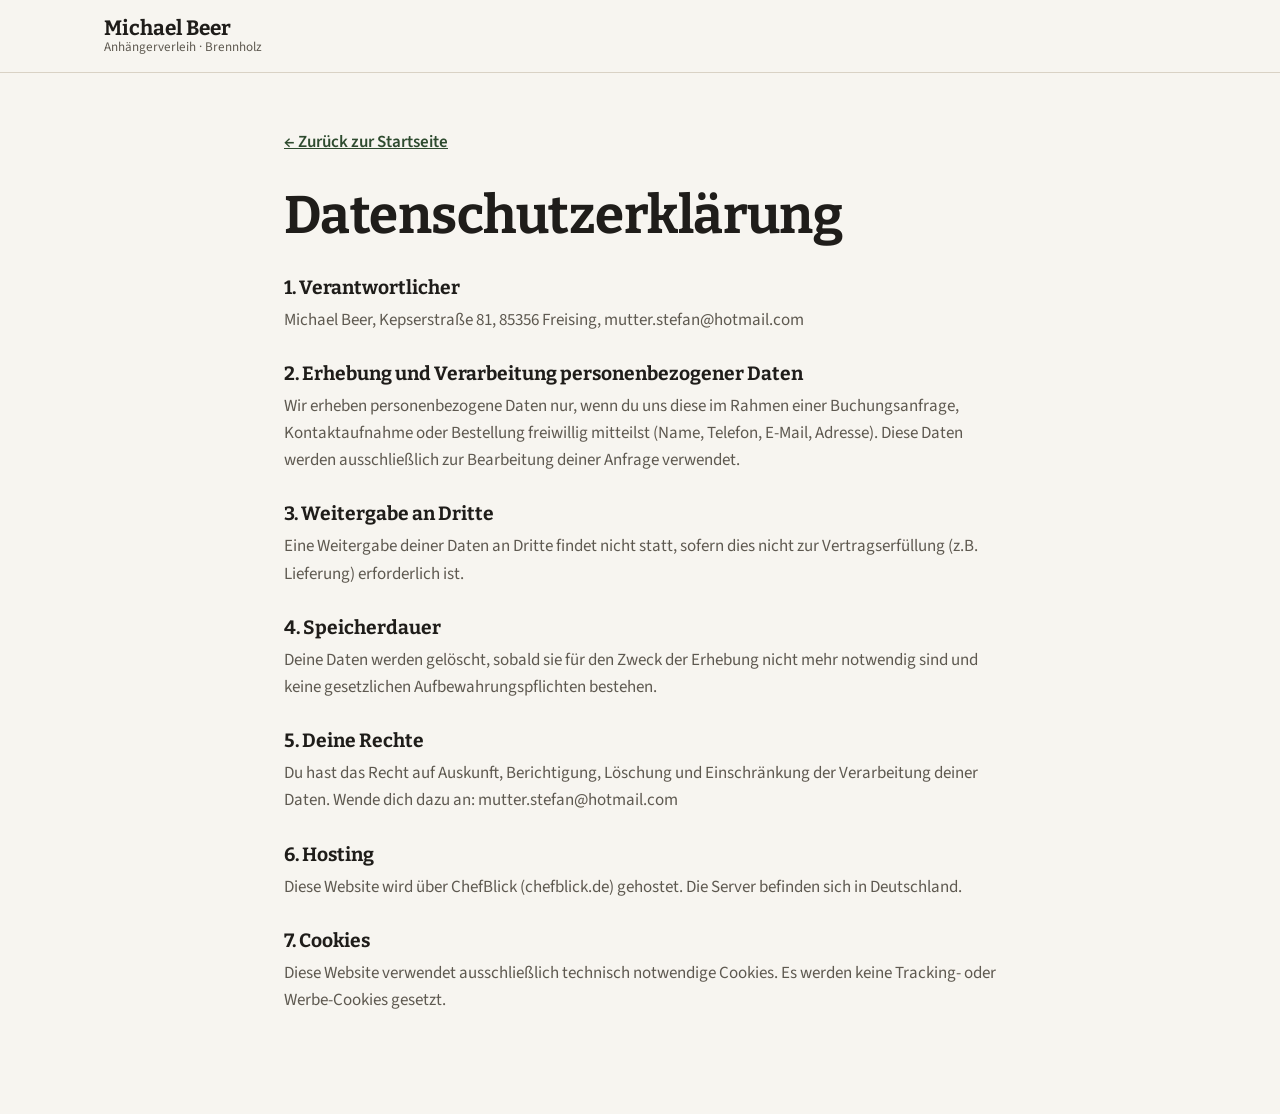
==== commit 4fa9761c: "Buchung und Holzbestellung als Fenster, Testkontakt, WhatsApp-Button - Kalender öffnet pro Anhänger " ====
--- a/datenschutz.html
+++ b/datenschutz.html
@@ -5,7 +5,7 @@
   <meta name="viewport" content="width=device-width, initial-scale=1.0" />
   <title>Datenschutz – Michael Beer</title>
   <link href="https://fonts.googleapis.com/css2?family=Bitter:wght@600;700&family=Source+Sans+3:wght@400;600;700&display=swap" rel="stylesheet" />
-  <link rel="stylesheet" href="css/style.css" />
+  <link rel="stylesheet" href="css/style.css?v=202610251726" />
 </head>
 <body>
   <header class="nav" id="nav">
@@ -19,7 +19,7 @@
     <h1>Datenschutzerklärung</h1>
 
     <h2>1. Verantwortlicher</h2>
-    <p>Michael Beer, Kepserstraße 81, 85356 Freising, [E-Mail folgt]</p>
+    <p>Michael Beer, Kepserstraße 81, 85356 Freising, mutter.stefan@hotmail.com</p>
 
     <h2>2. Erhebung und Verarbeitung personenbezogener Daten</h2>
     <p>Wir erheben personenbezogene Daten nur, wenn du uns diese im Rahmen einer Buchungsanfrage, Kontaktaufnahme oder Bestellung freiwillig mitteilst (Name, Telefon, E-Mail, Adresse). Diese Daten werden ausschließlich zur Bearbeitung deiner Anfrage verwendet.</p>
@@ -31,7 +31,7 @@
     <p>Deine Daten werden gelöscht, sobald sie für den Zweck der Erhebung nicht mehr notwendig sind und keine gesetzlichen Aufbewahrungspflichten bestehen.</p>
 
     <h2>5. Deine Rechte</h2>
-    <p>Du hast das Recht auf Auskunft, Berichtigung, Löschung und Einschränkung der Verarbeitung deiner Daten. Wende dich dazu an: [E-Mail folgt]</p>
+    <p>Du hast das Recht auf Auskunft, Berichtigung, Löschung und Einschränkung der Verarbeitung deiner Daten. Wende dich dazu an: mutter.stefan@hotmail.com</p>
 
     <h2>6. Hosting</h2>
     <p>Diese Website wird über ChefBlick (chefblick.de) gehostet. Die Server befinden sich in Deutschland.</p>
--- a/css/style.css
+++ b/css/style.css
@@ -143,49 +143,85 @@
 }
 .nav__mobile .btn { margin-top: 12px; }
 
-/* ---- HERO ---- */
-.hero { padding: 64px 0 72px; border-bottom: 1px solid var(--line); }
-.hero__inner {
-  display: grid;
-  grid-template-columns: 1fr 1.05fr;
-  gap: 56px;
-  align-items: center;
-}
-.hero__place {
+/* ---- INFOLEISTE ---- */
+.topbar { background: var(--ink); color: #D8D2C7; font-size: .9rem; }
+.topbar__inner {
+  display: flex;
+  justify-content: space-between;
+  gap: 16px;
+  padding-top: 7px;
+  padding-bottom: 7px;
+}
+.topbar a { color: #fff; text-decoration: none; font-weight: 600; }
+
+/* ---- EINSTIEG ---- */
+.entry { padding: 56px 0 72px; }
+.entry__title { font-size: clamp(1.8rem, 3.6vw, 2.6rem); max-width: 18em; }
+.entry__sub { margin: 10px 0 28px; font-size: 1.15rem; color: var(--muted); }
+.entry__choices {
+  display: grid;
+  grid-template-columns: 1fr 1fr;
+  gap: 24px;
+}
+.choice {
+  display: flex;
+  flex-direction: column;
+  padding: 32px 34px 30px;
+  border-radius: var(--radius);
+  color: #fff;
+  text-decoration: none;
+  transition: background-color .15s;
+}
+.choice--trailer { background: var(--green); }
+.choice--trailer:hover { background: var(--green-dark); }
+.choice--wood { background: var(--wood); }
+.choice--wood:hover { background: var(--wood-dark); }
+.choice:focus-visible { outline: 3px solid var(--ink); outline-offset: 3px; }
+.choice__label {
+  font-family: var(--font-head);
+  font-size: clamp(1.6rem, 3vw, 2.1rem);
+  font-weight: 700;
+  line-height: 1.15;
+}
+.choice__price {
+  margin: 6px 0 22px;
+  font-family: var(--font-head);
+  font-size: 1.35rem;
   font-weight: 600;
-  color: var(--green);
+  color: rgba(255,255,255,.92);
+}
+.choice__price small { font-family: var(--font-body); font-size: .95rem; font-weight: 400; color: rgba(255,255,255,.75); }
+.choice__list {
+  display: flex;
+  flex-direction: column;
+  border-top: 1px solid rgba(255,255,255,.3);
   margin-bottom: 14px;
 }
-.hero h1 { margin-bottom: 20px; }
-.hero__sub {
-  font-size: 1.15rem;
-  color: var(--muted);
-  max-width: 34em;
-  margin-bottom: 30px;
-}
-.hero__actions {
-  display: flex;
-  flex-wrap: wrap;
-  gap: 12px;
-  margin-bottom: 36px;
-}
-.hero__facts { border-top: 1px solid var(--line); }
-.hero__facts div {
-  display: grid;
-  grid-template-columns: 7.5em 1fr;
-  gap: 12px;
+.choice__list > span {
+  display: flex;
+  align-items: baseline;
+  gap: 8px;
   padding: 10px 0;
-  border-bottom: 1px solid var(--line);
-}
-.hero__facts dt { font-weight: 700; }
-.hero__facts dd { color: var(--muted); }
-.hero__photo img {
-  width: 100%;
-  aspect-ratio: 4 / 3;
-  object-fit: cover;
-  border-radius: var(--radius);
-}
-.hero__photo figcaption { margin-top: 10px; font-size: .9rem; color: var(--muted); }
+  border-bottom: 1px solid rgba(255,255,255,.3);
+  color: rgba(255,255,255,.8);
+}
+.choice__list b { color: #fff; font-weight: 700; }
+.choice__list i {
+  margin-left: auto;
+  font-style: normal;
+  font-weight: 700;
+  color: #fff;
+  white-space: nowrap;
+}
+.choice__foot { font-size: .92rem; color: rgba(255,255,255,.78); margin-bottom: 24px; }
+.choice__more {
+  margin-top: auto;
+  align-self: flex-start;
+  font-weight: 700;
+  padding-bottom: 2px;
+  border-bottom: 2px solid rgba(255,255,255,.6);
+}
+.choice:hover .choice__more { border-bottom-color: #fff; }
 
 /* ---- SECTIONS ---- */
 .section { padding: 88px 0; }
@@ -324,10 +360,6 @@
   grid-template-columns: 1.15fr 1fr;
   gap: 32px;
   align-items: start;
-  background: var(--surface);
-  border: 1px solid var(--line);
-  border-radius: var(--radius);
-  padding: 36px;
 }
 .booking-layout__col { display: flex; flex-direction: column; gap: 18px; }
 .booking-summary {
@@ -418,11 +450,10 @@
 .wood-prices dd { font-family: var(--font-head); font-size: 1.4rem; font-weight: 700; color: var(--wood); white-space: nowrap; }
 .wood-card .btn { margin-top: auto; }
 #holz .terms { border-left-color: var(--wood); }
-#holz-bestellen { max-width: 760px; margin: 48px auto 0; }
-#holz-bestellen h3 { font-size: 1.5rem; margin-bottom: 22px; }
-#holz-bestellen .form-group input:focus,
-#holz-bestellen .form-group select:focus,
-#holz-bestellen .form-group textarea:focus { outline-color: var(--wood); border-color: var(--wood); }
+.modal--wood .form-group input:focus,
+.modal--wood .form-group select:focus,
+.modal--wood .form-group textarea:focus { outline-color: var(--wood); border-color: var(--wood); }
+.modal--wood .modal__eyebrow { color: var(--wood); }
 .wood-estimate {
   background: var(--wood-soft);
   border-radius: var(--radius);
@@ -506,6 +537,71 @@
 .form-success h4 { font-family: var(--font-head); font-size: 1.3rem; margin-bottom: 6px; }
 .form-success p { color: var(--muted); }
 
+/* ---- FENSTER (BUCHUNG / BESTELLUNG) ---- */
+.modal {
+  width: min(1000px, calc(100% - 32px));
+  max-height: calc(100dvh - 32px);
+  margin: auto;
+  padding: 0;
+  border: 0;
+  border-radius: var(--radius);
+  background: var(--surface);
+  color: var(--ink);
+}
+.modal--narrow { width: min(720px, calc(100% - 32px)); }
+.modal::backdrop { background: rgba(31,29,26,.6); }
+body:has(.modal[open]) { overflow: hidden; }
+.modal__head {
+  position: sticky;
+  top: 0;
+  z-index: 1;
+  display: flex;
+  justify-content: space-between;
+  align-items: flex-start;
+  gap: 16px;
+  padding: 20px 28px 16px;
+  background: var(--surface);
+  border-bottom: 1px solid var(--line);
+}
+.modal__eyebrow {
+  font-size: .8rem; font-weight: 700; letter-spacing: .08em; text-transform: uppercase;
+  color: var(--green);
+}
+.modal__title { font-size: clamp(1.3rem, 2.4vw, 1.7rem); }
+.modal__close {
+  display: flex; align-items: center; justify-content: center;
+  width: 40px; height: 40px; flex-shrink: 0;
+  font-size: 1.3rem; color: var(--ink);
+  background: none; border: 1px solid var(--line); border-radius: var(--radius);
+  cursor: pointer;
+}
+.modal__close:hover { border-color: var(--ink); }
+.modal__body { padding: 24px 28px 28px; }
+
+/* ---- SCHNELLKONTAKT ---- */
+.quick-contact {
+  position: fixed;
+  right: 20px;
+  bottom: 20px;
+  z-index: 90;
+  display: flex;
+}
+.quick-contact a {
+  display: flex;
+  align-items: center;
+  gap: 8px;
+  padding: 12px 18px;
+  border-radius: var(--radius);
+  font-weight: 700;
+  text-decoration: none;
+  color: #fff;
+  box-shadow: 0 2px 8px rgba(0,0,0,.25);
+}
+.quick-contact .icon { font-size: 1.25rem; }
+.quick-contact__wa { background: #1F8F4E; }
+.quick-contact__wa:hover { background: #18733E; }
+.quick-contact__call { display: none !important; background: var(--ink); }
+
 /* ---- RECHTLICHES ---- */
 .legal-page { padding: 56px 24px 88px; max-width: 760px; }
 .legal-page h1 { margin-bottom: 28px; }
@@ -516,7 +612,6 @@
 
 /* ---- RESPONSIVE ---- */
 @media (max-width: 960px) {
-  .hero__inner    { grid-template-columns: 1fr; gap: 36px; }
   .booking-layout { grid-template-columns: 1fr; }
   .contact-grid   { grid-template-columns: 1fr; gap: 36px; }
 }
@@ -527,19 +622,32 @@
   .nav__mobile.open { display: flex; }
 
   .section        { padding: 64px 0; }
-  .hero           { padding: 40px 0 56px; }
+  .entry          { padding: 36px 0 56px; }
+  .entry__choices { grid-template-columns: 1fr; gap: 16px; }
+  .choice         { padding: 24px 22px; }
+  .topbar__inner  { flex-direction: column; gap: 0; text-align: center; }
   .trailer-grid,
   .wood-grid,
   .steps          { grid-template-columns: 1fr; }
   .form-row--2    { flex-direction: column; }
-  .panel,
-  .booking-layout { padding: 22px; }
+  .panel          { padding: 22px; }
   .trailer-card__body, .wood-card { padding: 22px; }
   .calendar       { padding: 10px; }
   .calendar__day  { height: 40px; font-size: .9rem; }
+
+  .modal,
+  .modal--narrow  { width: 100%; max-width: 100%; height: 100dvh; max-height: 100dvh; border-radius: 0; }
+  .modal__head    { padding: 14px 18px 12px; }
+  .modal__body    { padding: 18px; }
+
+  /* Schnellkontakt als feste Leiste unten – die Seite bekommt darunter Platz */
+  body { padding-bottom: calc(54px + env(safe-area-inset-bottom)); }
+  .quick-contact  { left: 0; right: 0; bottom: 0; padding-bottom: env(safe-area-inset-bottom); background: var(--ink); }
+  .quick-contact a { flex: 1; justify-content: center; height: 54px; padding: 0 12px; border-radius: 0; box-shadow: none; }
+  .quick-contact__call { display: flex !important; }
 }
 
 @media (max-width: 480px) {
   .trailer-specs { grid-template-columns: 1fr; }
-  .hero__facts div { grid-template-columns: 1fr; gap: 0; }
-}
+  .choice__list > span { flex-wrap: wrap; column-gap: 6px; row-gap: 0; }
+}
